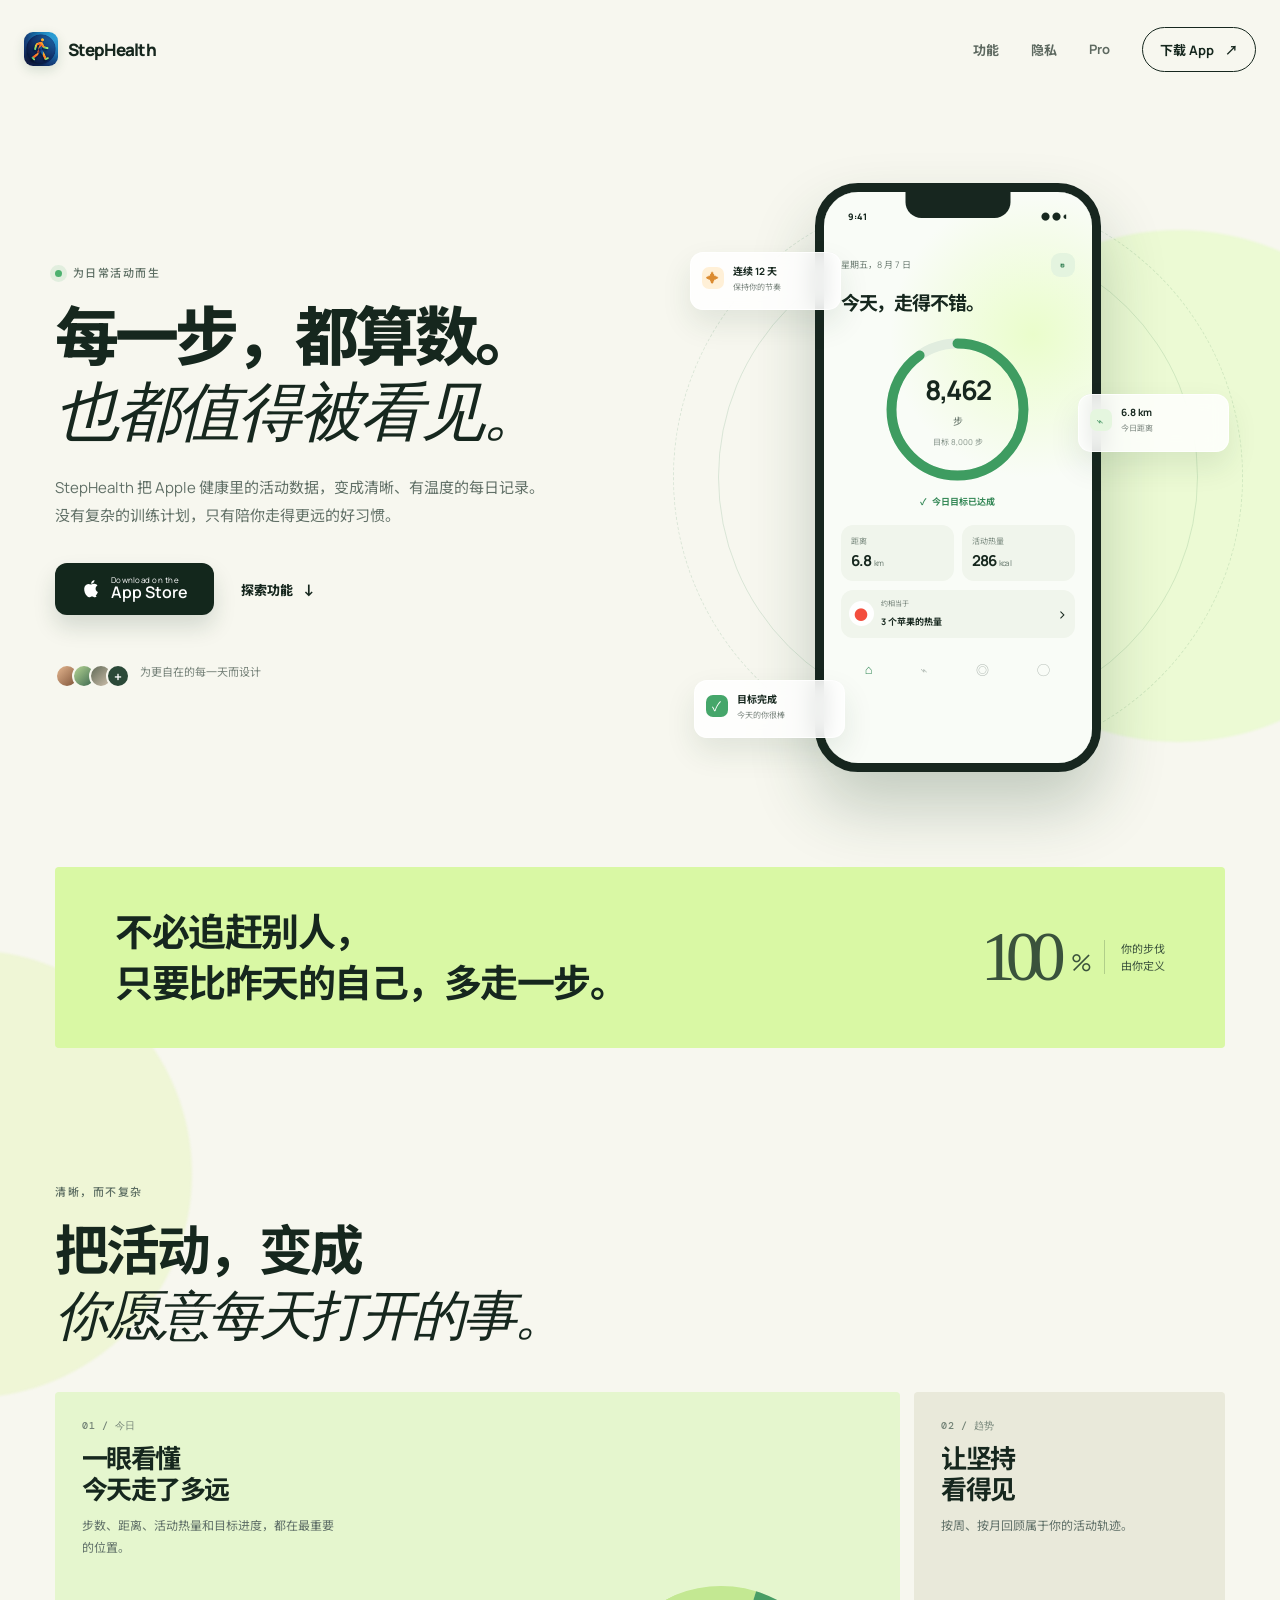
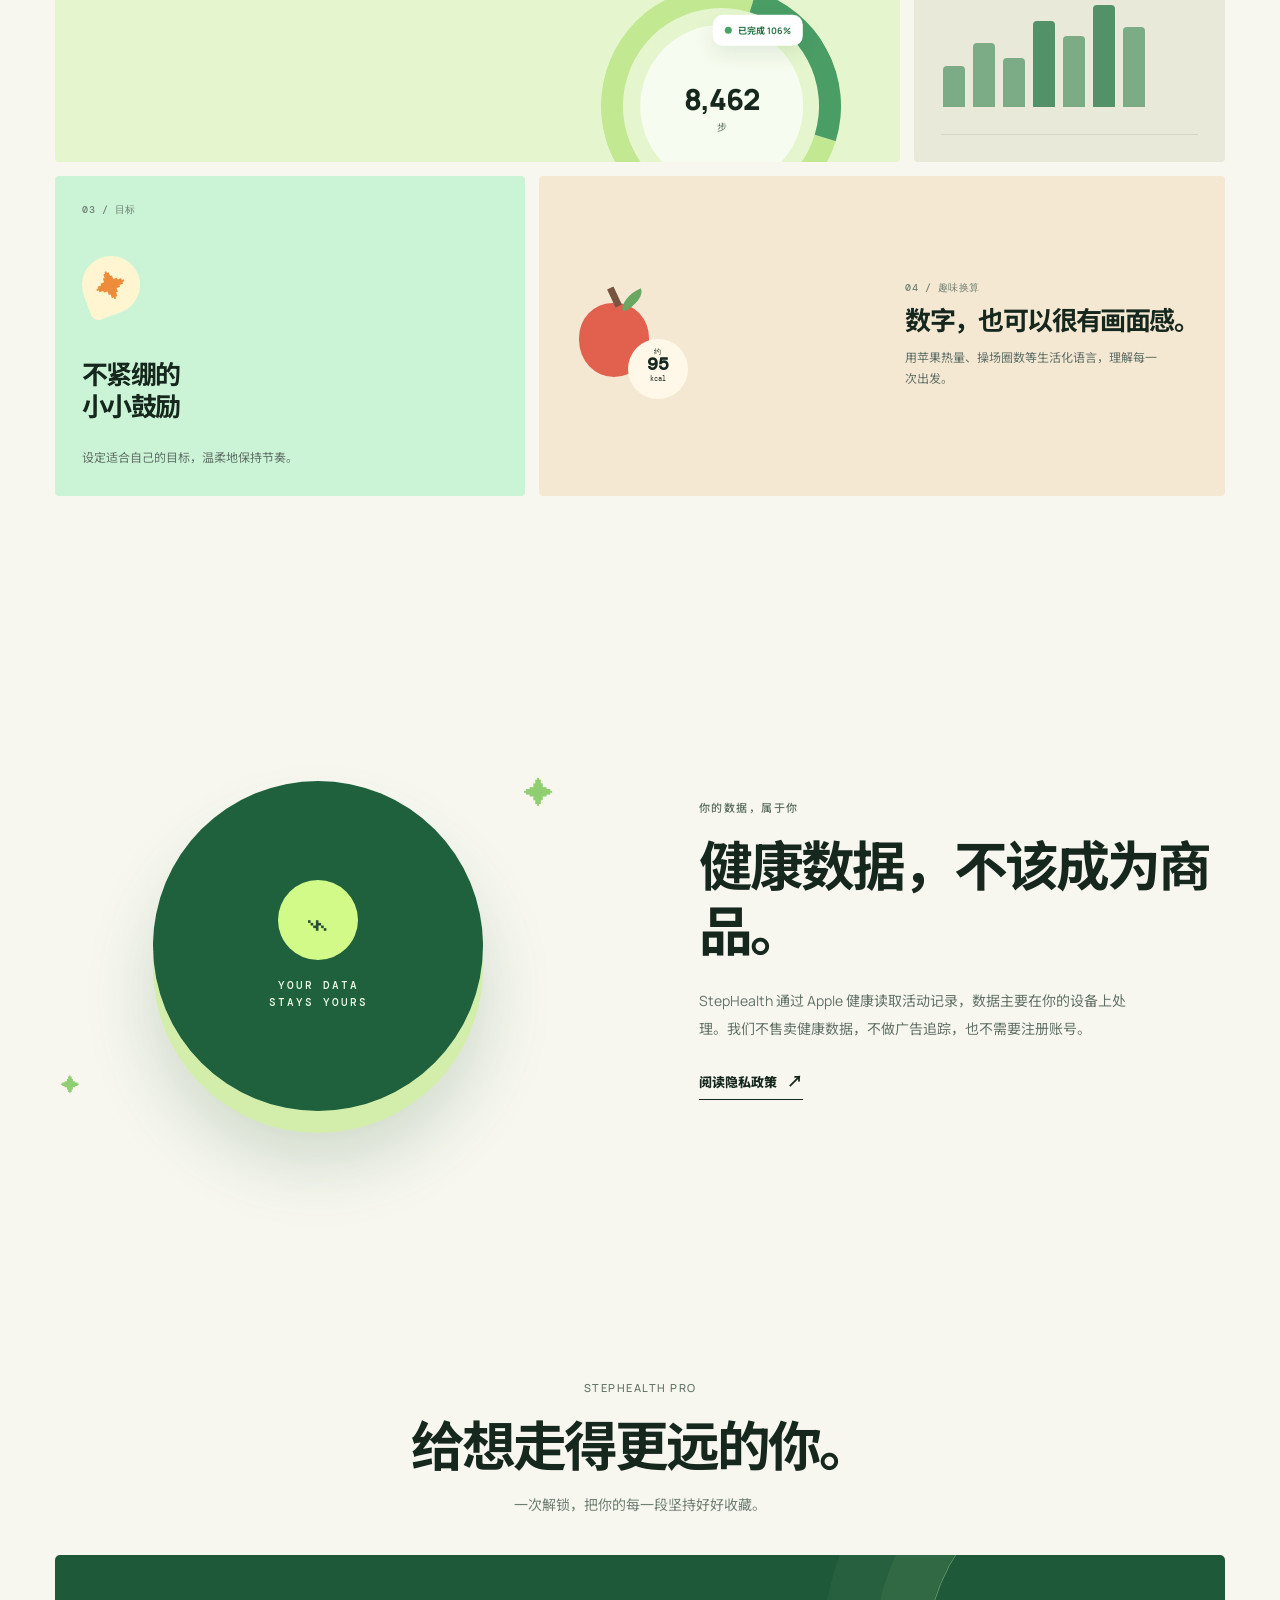
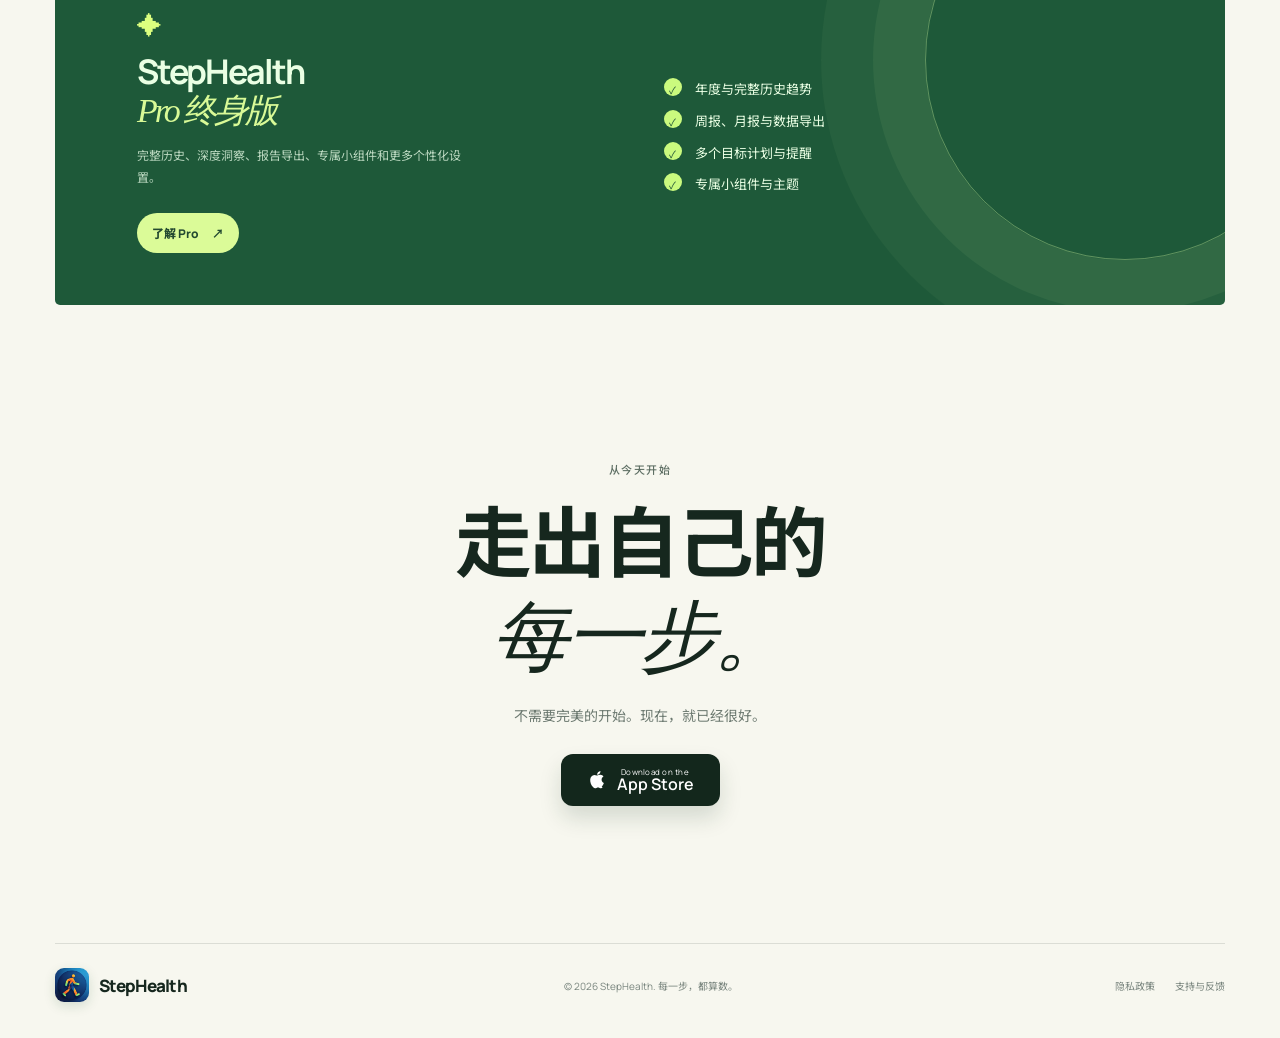
==== index.html @ c11e6fed "提交初版" ====
<!doctype html>
<html lang="zh-CN">
  <head>
    <meta charset="UTF-8" />
    <meta name="viewport" content="width=device-width, initial-scale=1" />
    <meta name="description" content="StepHealth 是一款简洁、重视隐私的每日计步 App。连接 Apple 健康，看懂每一天的活动节奏。" />
    <meta name="theme-color" content="#f8fbf8" />
    <title>StepHealth - 看懂每天的每一步</title>
    <link rel="preconnect" href="https://fonts.googleapis.com" />
    <link rel="preconnect" href="https://fonts.gstatic.com" crossorigin />
    <link href="https://fonts.googleapis.com/css2?family=DM+Mono:wght@400;500&family=Manrope:wght@400;500;600;700;800&family=Noto+Sans+SC:wght@400;500;600;700;800&display=swap" rel="stylesheet" />
    <link rel="stylesheet" href="styles.css" />
  </head>
  <body>
    <div class="page-glow glow-one"></div>
    <div class="page-glow glow-two"></div>

    <header class="site-header" id="top">
      <a class="brand" href="#top" aria-label="StepHealth 首页">
        <img src="assets/app-icon.jpeg" alt="" />
        <span>StepHealth</span>
      </a>
      <button class="menu-button" type="button" aria-label="打开导航" aria-expanded="false">
        <span></span><span></span>
      </button>
      <nav class="main-nav" aria-label="主导航">
        <a href="#features">功能</a>
        <a href="#privacy">隐私</a>
        <a href="#pro">Pro</a>
        <a class="nav-download" href="#download">下载 App <span>↗</span></a>
      </nav>
    </header>

    <main>
      <section class="hero">
        <div class="hero-copy reveal">
          <p class="eyebrow"><span class="pulse-dot"></span> 为日常活动而生</p>
          <h1>每一步，都算数。<br /><em>也都值得被看见。</em></h1>
          <p class="hero-description">StepHealth 把 Apple 健康里的活动数据，变成清晰、有温度的每日记录。没有复杂的训练计划，只有陪你走得更远的好习惯。</p>
          <div class="hero-actions" id="download">
            <!-- Replace # with the published App Store URL before launch. -->
            <a class="store-button" href="#" aria-label="在 App Store 下载 StepHealth">
              <svg viewBox="0 0 24 24" aria-hidden="true"><path d="M17.05 20.28c-1.04 1.01-2.17.85-3.27.37-1.16-.49-2.22-.51-3.45 0-1.54.66-2.35.47-3.27-.37C1.83 14.89 2.6 6.7 8.06 6.42c1.33.07 2.26.73 3.04.78 1.16-.24 2.27-.92 3.51-.83 1.49.12 2.61.71 3.35 1.77-3.08 1.84-2.35 5.89.48 7.03-.56 1.48-1.28 2.95-2.4 4.12ZM11.01 6.37C10.85 4.17 12.65 2.36 14.7 2.18c.29 2.54-2.3 4.44-3.69 4.19Z"/></svg>
              <span><small>Download on the</small>App Store</span>
            </a>
            <a class="text-link" href="#features">探索功能 <span>↓</span></a>
          </div>
          <div class="hero-proof">
            <div class="avatars" aria-hidden="true"><i></i><i></i><i></i><b>+</b></div>
            <p>为更自在的每一天而设计</p>
          </div>
        </div>

        <div class="phone-stage reveal delay-1" aria-label="StepHealth 今日活动页面示意">
          <div class="orbit orbit-a"></div><div class="orbit orbit-b"></div>
          <div class="float-tag tag-top"><span class="tag-icon fire">✦</span><b>连续 12 天</b><small>保持你的节奏</small></div>
          <div class="float-tag tag-side"><span class="tag-icon">⌁</span><b>6.8 km</b><small>今日距离</small></div>
          <div class="phone">
            <div class="phone-notch"></div>
            <div class="app-screen">
              <div class="screen-status"><span>9:41</span><span>● ● ◖</span></div>
              <div class="screen-head"><span>星期五，8 月 7 日</span><button type="button" aria-label="刷新">↻</button></div>
              <h2>今天，走得不错。</h2>
              <div class="step-ring">
                <svg viewBox="0 0 200 200" aria-hidden="true"><circle cx="100" cy="100" r="80"/><circle class="progress" cx="100" cy="100" r="80"/></svg>
                <div><strong>8,462</strong><span>步</span><small>目标 8,000 步</small></div>
              </div>
              <p class="complete-message"><span>✓</span> 今日目标已达成</p>
              <div class="mini-metrics"><div><span>距离</span><b>6.8 <small>km</small></b></div><div><span>活动热量</span><b>286 <small>kcal</small></b></div></div>
              <div class="insight-card"><div class="apple">●</div><div><span>约相当于</span><b>3 个苹果的热量</b></div><em>›</em></div>
              <div class="screen-tabs"><span class="active">⌂</span><span>⌁</span><span>◎</span><span>◯</span></div>
            </div>
          </div>
          <div class="float-tag tag-bottom"><span class="tag-icon check">✓</span><b>目标完成</b><small>今天的你很棒</small></div>
        </div>
      </section>

      <section class="intro-band reveal">
        <p>不必追赶别人，<br />只要比昨天的自己，多走一步。</p>
        <div class="intro-mark"><span>1</span><span>0</span><span>0</span><i>%</i><small>你的步伐<br />由你定义</small></div>
      </section>

      <section class="features section" id="features">
        <div class="section-heading reveal"><p class="eyebrow">清晰，而不复杂</p><h2>把活动，变成<br /><em>你愿意每天打开的事。</em></h2></div>
        <div class="feature-grid">
          <article class="feature-card feature-large reveal">
            <div><p class="feature-index">01 / 今日</p><h3>一眼看懂<br />今天走了多远</h3><p>步数、距离、活动热量和目标进度，都在最重要的位置。</p></div>
            <div class="ring-illustration"><div class="small-ring"><span>8,462</span><small>步</small></div><div class="ring-caption"><i></i> 已完成 106%</div></div>
          </article>
          <article class="feature-card feature-medium reveal delay-1">
            <div><p class="feature-index">02 / 趋势</p><h3>让坚持<br />看得见</h3><p>按周、按月回顾属于你的活动轨迹。</p></div>
            <div class="chart-illustration"><span style="height:40%"></span><span style="height:62%"></span><span style="height:48%"></span><span style="height:84%"></span><span style="height:69%"></span><span style="height:100%"></span><span style="height:78%"></span><i>本周平均 <b>7,840</b> 步</i></div>
          </article>
          <article class="feature-card feature-small reveal delay-2">
            <p class="feature-index">03 / 目标</p><div class="flame-icon">✦</div><h3>不紧绷的<br />小小鼓励</h3><p>设定适合自己的目标，温柔地保持节奏。</p>
          </article>
          <article class="feature-card feature-wide reveal">
            <div class="equivalent-art"><div class="apple-shape"></div><div class="circle-note">约<br /><b>95</b><br />kcal</div></div>
            <div><p class="feature-index">04 / 趣味换算</p><h3>数字，也可以很有画面感。</h3><p>用苹果热量、操场圈数等生活化语言，理解每一次出发。</p></div>
          </article>
        </div>
      </section>

      <section class="privacy section" id="privacy">
        <div class="privacy-visual reveal"><div class="privacy-circle"><div class="lock">⌁</div><span>YOUR DATA<br />STAYS YOURS</span></div><i class="privacy-star star-one">✦</i><i class="privacy-star star-two">✦</i></div>
        <div class="privacy-copy reveal delay-1"><p class="eyebrow">你的数据，属于你</p><h2>健康数据，不该成为商品。</h2><p>StepHealth 通过 Apple 健康读取活动记录，数据主要在你的设备上处理。我们不售卖健康数据，不做广告追踪，也不需要注册账号。</p><a class="arrow-link" href="privacy.html">阅读隐私政策 <span>↗</span></a></div>
      </section>

      <section class="pro-section section" id="pro">
        <div class="pro-heading reveal"><p class="eyebrow">StepHealth Pro</p><h2>给想走得更远的你。</h2><p>一次解锁，把你的每一段坚持好好收藏。</p></div>
        <div class="pro-card reveal delay-1">
          <div class="pro-card-copy"><span class="crown">✦</span><h3>StepHealth<br /><em>Pro 终身版</em></h3><p>完整历史、深度洞察、报告导出、专属小组件和更多个性化设置。</p><a class="light-button" href="#download">了解 Pro <span>↗</span></a></div>
          <ul><li><i>✓</i> 年度与完整历史趋势</li><li><i>✓</i> 周报、月报与数据导出</li><li><i>✓</i> 多个目标计划与提醒</li><li><i>✓</i> 专属小组件与主题</li></ul>
          <div class="pro-orb"></div>
        </div>
      </section>

      <section class="closing section reveal">
        <p class="eyebrow">从今天开始</p><h2>走出自己的<br /><em>每一步。</em></h2><p>不需要完美的开始。现在，就已经很好。</p>
        <a class="store-button dark-store" href="#" aria-label="在 App Store 下载 StepHealth"><svg viewBox="0 0 24 24" aria-hidden="true"><path d="M17.05 20.28c-1.04 1.01-2.17.85-3.27.37-1.16-.49-2.22-.51-3.45 0-1.54.66-2.35.47-3.27-.37C1.83 14.89 2.6 6.7 8.06 6.42c1.33.07 2.26.73 3.04.78 1.16-.24 2.27-.92 3.51-.83 1.49.12 2.61.71 3.35 1.77-3.08 1.84-2.35 5.89.48 7.03-.56 1.48-1.28 2.95-2.4 4.12ZM11.01 6.37C10.85 4.17 12.65 2.36 14.7 2.18c.29 2.54-2.3 4.44-3.69 4.19Z"/></svg><span><small>Download on the</small>App Store</span></a>
      </section>
    </main>

    <footer class="site-footer"><a class="brand" href="#top"><img src="assets/app-icon.jpeg" alt="" /><span>StepHealth</span></a><p>© 2026 StepHealth. 每一步，都算数。</p><div><a href="privacy.html">隐私政策</a><a href="support.html">支持与反馈</a></div></footer>
    <script src="script.js"></script>
  </body>
</html>
---- styles.css ----
:root { --ink:#16271e; --muted:#617067; --green:#1f7a4b; --lime:#ccfa7b; --cream:#f7f7ef; --line:rgba(22,39,30,.12); --serif:Georgia,"Noto Serif SC",serif; --sans:"Manrope","Noto Sans SC",sans-serif; }
* { box-sizing:border-box; } html { scroll-behavior:smooth; } body { margin:0; color:var(--ink); background:var(--cream); font-family:var(--sans); overflow-x:hidden; } a { color:inherit; text-decoration:none; } button { font:inherit; } .page-glow { position:absolute; z-index:-1; border-radius:999px; filter:blur(1px); pointer-events:none; } .glow-one { width:40vw; height:40vw; top:230px; right:-12vw; background:rgba(214,255,162,.34); } .glow-two { width:35vw; height:35vw; top:950px; left:-20vw; background:rgba(229,244,185,.45); }
.site-header { width:min(1240px,calc(100% - 48px)); height:98px; margin:auto; display:flex; align-items:center; justify-content:space-between; position:relative; z-index:10; } .brand { display:flex; gap:10px; align-items:center; font-size:17px; font-weight:800; letter-spacing:-.7px; } .brand img { width:34px; height:34px; border-radius:9px; box-shadow:0 4px 12px rgba(18,80,43,.15); } .main-nav { display:flex; align-items:center; gap:32px; font-size:13px; font-weight:700; } .main-nav > a:not(.nav-download) { opacity:.68; transition:opacity .2s; } .main-nav > a:hover { opacity:1; }.nav-download { padding:12px 17px; border:1px solid var(--ink); border-radius:99px; } .nav-download span { padding-left:8px; }.menu-button { display:none; }
.hero { width:min(1170px,calc(100% - 48px)); min-height:700px; margin:29px auto 40px; display:grid; grid-template-columns:1fr .92fr; align-items:center; gap:54px; } .eyebrow { margin:0 0 19px; color:#5d6e63; letter-spacing:1.5px; font:500 11px var(--sans); text-transform:uppercase; } .pulse-dot { width:7px; height:7px; border-radius:50%; display:inline-block; margin-right:7px; background:#4db16f; box-shadow:0 0 0 5px rgba(77,177,111,.13); } h1,h2,h3,p { margin-top:0; } h1 { margin-bottom:24px; max-width:680px; font-size:clamp(43px,5vw,74px); line-height:1.15; letter-spacing:-4px; font-weight:800; } h1 em,h2 em,h3 em { font-family:var(--serif); font-weight:400; letter-spacing:-3px; } .hero-description { width:min(495px,100%); color:var(--muted); font-size:15px; line-height:1.9; }.hero-actions { display:flex; gap:27px; align-items:center; margin-top:32px; }.store-button { width:159px; height:52px; display:flex; align-items:center; justify-content:center; gap:8px; color:white; background:#13271c; border-radius:12px; box-shadow:0 12px 22px rgba(23,56,36,.15); transition:transform .2s,background .2s; }.store-button:hover { transform:translateY(-2px); background:#264937; }.store-button svg { width:22px; fill:currentColor; }.store-button span { line-height:1.05; font-size:16px; font-weight:600; }.store-button small { display:block; font-size:8px; letter-spacing:.25px; font-weight:400; }.text-link,.arrow-link { font-size:13px; font-weight:800; }.text-link span,.arrow-link span { padding-left:7px; font-size:16px; }.hero-proof { margin-top:48px; display:flex; align-items:center; gap:10px; font-size:11px; color:#758178; }.avatars { display:flex; align-items:center; }.avatars i { width:24px; height:24px; margin-right:-7px; border:2px solid var(--cream); border-radius:50%; background:linear-gradient(135deg,#e5b790,#7d5237); }.avatars i:nth-child(2){background:linear-gradient(135deg,#b6d694,#3b664e)}.avatars i:nth-child(3){background:linear-gradient(135deg,#606956,#d1c2ae)}.avatars b { width:24px; height:24px; border:2px solid var(--cream); border-radius:50%; color:#fff; background:#2b4938; display:grid; place-items:center; font-size:14px; z-index:2; }
.phone-stage { position:relative; height:635px; min-width:0; display:grid; place-items:center; }.phone { width:286px; height:589px; border:9px solid #17261f; border-radius:43px; position:relative; z-index:2; overflow:hidden; background:#fbfcf7; box-shadow:0 35px 65px rgba(29,65,42,.24),inset 0 0 0 2px #526359; }.phone-notch { width:105px; height:26px; background:#17261f; position:absolute; left:50%; transform:translateX(-50%); border-radius:0 0 16px 16px; z-index:5; }.app-screen { height:100%; padding:18px 17px 0; background:radial-gradient(circle at 78% 25%,rgba(216,255,151,.45),transparent 30%),#f9fcf7; }.screen-status { padding:0 7px; display:flex; justify-content:space-between; font-size:9px; font-weight:800; }.screen-head { margin-top:30px; display:flex; justify-content:space-between; align-items:center; color:#718077; font-size:9px; }.screen-head button { border:0; color:#2b7a4d; background:#e4f4df; border-radius:9px; width:24px; height:24px; font-weight:bold; }.app-screen h2 { margin:11px 0 4px; font-size:19px; letter-spacing:-1.1px; }.step-ring { width:165px; height:165px; margin:11px auto 2px; position:relative; display:grid; place-items:center; }.step-ring svg { position:absolute; width:100%; height:100%; transform:rotate(-90deg); }.step-ring circle { fill:none; stroke:#e1eddf; stroke-width:12; }.step-ring .progress { stroke:#3e9c61; stroke-linecap:round; stroke-dasharray:503; stroke-dashoffset:50; }.step-ring div { text-align:center; }.step-ring strong { display:block; font-size:27px; letter-spacing:-1.6px; }.step-ring span { font-size:10px; color:#5f6e64; }.step-ring small { color:#829087; display:block; margin-top:6px; font-size:8px; }.complete-message { text-align:center; color:#368958; font-size:9px; font-weight:700; margin:3px 0 17px; }.complete-message span { margin-right:3px; }.mini-metrics { display:grid; grid-template-columns:1fr 1fr; gap:8px; }.mini-metrics div,.insight-card { background:#f0f5ec; border-radius:12px; }.mini-metrics div { padding:10px; }.mini-metrics span { display:block; color:#78887d; font-size:8px; margin-bottom:3px; }.mini-metrics b { font-size:15px; letter-spacing:-.7px; }.mini-metrics small { font-weight:500; font-size:8px; color:#78887d; }.insight-card { margin-top:9px; padding:8px; display:flex; align-items:center; gap:7px; }.apple { width:25px; height:25px; display:grid; place-items:center; color:#f34e3e; background:#fff; border-radius:50%; font-size:14px; }.insight-card span { display:block; font-size:7px; color:#728077; }.insight-card b { font-size:9px; }.insight-card em { margin-left:auto; font-style:normal; }.screen-tabs { display:flex; justify-content:space-around; margin-top:13px; padding:9px 0; color:#a7b1aa; font-size:13px; }.screen-tabs .active { color:#318655; }.orbit { position:absolute; border:1px solid rgba(51,126,74,.15); border-radius:50%; }.orbit-a { width:480px; height:480px; }.orbit-b { width:570px; height:570px; border-style:dashed; }.float-tag { position:absolute; z-index:4; width:151px; min-height:58px; padding:10px 10px 9px 42px; border:1px solid rgba(255,255,255,.8); background:rgba(255,255,255,.83); backdrop-filter:blur(10px); border-radius:13px; box-shadow:0 14px 30px rgba(28,65,41,.1); }.float-tag b,.float-tag small { display:block; }.float-tag b { font-size:10px; }.float-tag small { margin-top:3px; color:#79847d; font-size:8px; }.tag-icon { position:absolute; left:11px; top:14px; width:22px; height:22px; border-radius:7px; display:grid; place-items:center; color:#398f5b; background:#e5f6df; font-size:13px; }.tag-icon.fire { color:#db8b30; background:#fff0d7; }.tag-icon.check { color:#fff; background:#45a66a; }.tag-top { left:0; top:92px; }.tag-side { right:-4px; top:234px; }.tag-bottom { left:4px; bottom:57px; }
.intro-band { width:min(1170px,calc(100% - 48px)); margin:40px auto 135px; padding:39px 4.7%; background:#d9f8a4; border-radius:4px; display:flex; align-items:center; justify-content:space-between; }.intro-band > p { margin:0; font-size:clamp(23px,3vw,38px); line-height:1.35; letter-spacing:-1.5px; font-weight:700; }.intro-mark { display:flex; align-items:center; color:#3a523c; }.intro-mark span { font:500 70px/1 var(--serif); letter-spacing:-10px; }.intro-mark i { margin:10px 12px 0 15px; font-size:23px; font-style:normal; }.intro-mark small { padding-left:16px; border-left:1px solid rgba(58,82,60,.25); font-size:11px; line-height:1.55; }
.section { width:min(1170px,calc(100% - 48px)); margin-left:auto; margin-right:auto; }.section-heading { margin-bottom:43px; }.section-heading h2,.privacy h2,.pro-heading h2,.closing h2 { margin:0; font-size:clamp(35px,4.2vw,58px); letter-spacing:-3px; line-height:1.2; }.feature-grid { display:grid; grid-template-columns:1.3fr 1fr .86fr; gap:14px; }.feature-card { min-height:320px; padding:27px; overflow:hidden; border-radius:4px; position:relative; display:flex; flex-direction:column; justify-content:space-between; }.feature-large { background:#e5f6ce; grid-column:span 2; min-height:370px; }.feature-medium { background:#e9e9da; min-height:370px; }.feature-small { background:#cbf4d6; }.feature-wide { background:#f4e8d3; grid-column:span 2; flex-direction:row; align-items:center; gap:25px; }.feature-index { color:#728276; font:500 10px "DM Mono",monospace; letter-spacing:.5px; }.feature-card h3 { margin:9px 0 10px; font-size:26px; line-height:1.2; letter-spacing:-1.6px; }.feature-card > div > p:last-child,.feature-small > p:last-child { margin:0; max-width:255px; color:#607068; font-size:12px; line-height:1.8; }.ring-illustration { position:absolute; right:7%; bottom:-64px; width:240px; height:240px; border-radius:50%; display:grid; place-items:center; border:22px solid #c3e892; border-right-color:#499d65; transform:rotate(-28deg); }.small-ring { width:163px; height:163px; border-radius:50%; background:rgba(255,255,255,.68); display:grid; place-content:center; transform:rotate(28deg); text-align:center; }.small-ring span { font-size:29px; font-weight:800; letter-spacing:-1px; }.small-ring small { color:#64766b; font-size:10px; }.ring-caption { position:absolute; right:-15px; top:33px; padding:9px 12px; color:#277345; background:#fff; border-radius:10px; box-shadow:0 8px 20px rgba(43,91,52,.1); transform:rotate(28deg); font-size:9px; font-weight:700; }.ring-caption i { width:7px; height:7px; display:inline-block; border-radius:50%; background:#49a369; margin-right:4px; }.chart-illustration { height:130px; margin-top:18px; padding:0 2px 27px; border-bottom:1px solid rgba(59,73,59,.12); display:flex; gap:8px; align-items:end; position:relative; }.chart-illustration span { width:22px; border-radius:4px 4px 0 0; background:#619e71; opacity:.8; }.chart-illustration span:nth-child(4),.chart-illustration span:nth-child(6) { background:#2f7c4e; }.chart-illustration i { position:absolute; right:0; bottom:-43px; font-size:9px; font-style:normal; color:#66736b; }.chart-illustration b { color:#233d2c; }.flame-icon { width:58px; height:58px; display:grid; place-items:center; margin:14px 0 21px; border-radius:50% 50% 50% 8px; color:#ed8c3b; background:#fff6d1; transform:rotate(-20deg); font-size:31px; }.equivalent-art { width:122px; height:130px; flex:0 0 122px; position:relative; }.apple-shape { width:70px; height:74px; position:absolute; left:13px; top:32px; background:#e1614e; border-radius:47% 47% 50% 50%; }.apple-shape:before { content:""; width:26px; height:14px; position:absolute; top:-10px; right:4px; background:#69a762; border-radius:100% 0; transform:rotate(-25deg); }.apple-shape:after { content:""; width:7px; height:20px; position:absolute; top:-16px; left:32px; background:#765440; transform:rotate(-25deg); }.circle-note { width:60px; height:60px; padding-top:9px; border-radius:50%; position:absolute; right:0; bottom:2px; background:#fff8e8; text-align:center; font:7px/1.1 "DM Mono",monospace; }.circle-note b { font-size:18px; }
.privacy { min-height:590px; margin-top:155px; display:grid; grid-template-columns:1fr 1fr; gap:10%; align-items:center; }.privacy-visual { height:420px; position:relative; display:grid; place-items:center; }.privacy-circle { width:330px; height:330px; display:grid; place-items:center; align-content:center; border-radius:50%; color:#efffe5; background:#1f613d; text-align:center; box-shadow:0 22px 0 #d3eeab,0 50px 70px rgba(41,93,56,.2); }.lock { width:80px; height:80px; display:grid; place-items:center; margin-bottom:17px; color:#254e32; background:#d2fa88; border-radius:50%; font-size:42px; }.privacy-circle span { font:500 11px/1.6 "DM Mono",monospace; letter-spacing:2px; }.privacy-star { position:absolute; color:#8fcf72; font-style:normal; font-size:30px; }.star-one { top:36px; right:28px; }.star-two { left:6px; bottom:58px; font-size:19px; }.privacy-copy > p:not(.eyebrow) { margin:24px 0 25px; max-width:440px; color:#637269; font-size:14px; line-height:2; }.arrow-link { padding-bottom:8px; border-bottom:1px solid var(--ink); }
.pro-section { margin-top:139px; }.pro-heading { text-align:center; }.pro-heading > p:last-child { margin:16px 0 41px; color:#6f7e74; font-size:14px; }.pro-card { min-height:350px; padding:52px 7%; position:relative; overflow:hidden; display:grid; grid-template-columns:1.1fr 1fr; align-items:center; color:#eaffe4; background:#1e5939; border-radius:5px; }.pro-card-copy { position:relative; z-index:2; }.crown { color:#dcff7f; font-size:25px; }.pro-card h3 { margin:9px 0 15px; font-size:34px; letter-spacing:-2px; line-height:1.13; }.pro-card h3 em { color:#d9fa97; }.pro-card-copy p { max-width:325px; color:#bbd8c0; font-size:12px; line-height:1.8; }.light-button { margin-top:12px; padding:11px 15px; display:inline-block; color:#244a31; background:#dbfb98; border-radius:999px; font-size:12px; font-weight:800; }.light-button span { margin-left:11px; }.pro-card ul { z-index:2; margin:15px 0 0; padding:0; list-style:none; font-size:13px; line-height:2.45; }.pro-card li i { width:18px; height:18px; display:inline-grid; place-items:center; margin-right:10px; color:#205437; background:#cafa7e; border-radius:50%; font-size:10px; font-style:normal; }.pro-orb { position:absolute; width:400px; height:400px; right:-100px; top:-95px; border:1px solid rgba(220,255,167,.35); border-radius:50%; box-shadow:0 0 0 52px rgba(220,255,167,.06),0 0 0 104px rgba(220,255,167,.04); }
.closing { margin-top:156px; padding-bottom:137px; text-align:center; }.closing h2 { font-size:clamp(48px,6vw,77px); }.closing > p:not(.eyebrow) { margin:21px 0 29px; color:#6d7a71; font-size:14px; }.dark-store { margin:auto; }.site-footer { width:min(1170px,calc(100% - 48px)); margin:auto; padding:24px 0 36px; display:flex; align-items:center; justify-content:space-between; border-top:1px solid var(--line); }.site-footer p,.site-footer div { margin:0; color:#79857e; font-size:10px; }.site-footer div { display:flex; gap:20px; }.site-footer div a:hover { color:var(--ink); }
.reveal { opacity:0; transform:translateY(25px); transition:opacity .8s ease,transform .8s ease; }.reveal.in-view { opacity:1; transform:translateY(0); }.delay-1 { transition-delay:.14s; }.delay-2 { transition-delay:.28s; }
@media (max-width:760px) { .site-header,.hero,.intro-band,.section,.site-footer { width:min(100% - 32px,600px); }.site-header { height:78px; }.main-nav { display:none; position:absolute; top:67px; right:0; width:190px; padding:18px; align-items:flex-start; flex-direction:column; gap:16px; background:#fffef8; box-shadow:0 16px 40px rgba(20,50,30,.13); border-radius:12px; }.main-nav.open { display:flex; }.menu-button { width:38px; height:35px; display:grid; align-content:center; gap:6px; padding:0 8px; border:1px solid var(--line); background:transparent; border-radius:9px; }.menu-button span { display:block; height:1px; background:var(--ink); }.hero { min-height:0; margin:45px auto 66px; grid-template-columns:1fr; gap:29px; }.hero-copy { text-align:center; }.hero-description { margin-left:auto; margin-right:auto; }.hero-actions { justify-content:center; }.hero-proof { justify-content:center; margin-top:33px; }.phone-stage { height:555px; transform:scale(.87); transform-origin:center top; margin-bottom:-78px; }.orbit-a { width:430px; height:430px; }.orbit-b { width:510px; height:510px; }.intro-band { margin-bottom:89px; padding:30px; }.intro-mark { display:none; }.feature-grid { grid-template-columns:1fr; }.feature-large,.feature-medium,.feature-wide { grid-column:span 1; }.feature-card { min-height:290px; }.feature-medium { min-height:320px; }.feature-wide { min-height:270px; }.privacy { min-height:0; margin-top:96px; grid-template-columns:1fr; gap:15px; }.privacy-visual { height:340px; }.privacy-circle { width:260px; height:260px; }.pro-section { margin-top:100px; }.pro-card { padding:40px 31px; grid-template-columns:1fr; }.pro-card ul { margin-top:28px; }.pro-orb { right:-240px; }.closing { margin-top:99px; padding-bottom:87px; }.site-footer { flex-wrap:wrap; gap:20px; }.site-footer p { order:3; width:100%; }.site-footer .brand img { width:29px; height:29px; } }
@media (max-width:380px) { h1 { font-size:40px; letter-spacing:-2.5px; }.hero-actions { gap:16px; }.text-link { font-size:11px; }.phone-stage { transform:scale(.78); margin-left:-22px; margin-right:-22px; }.feature-card { padding:22px; } }
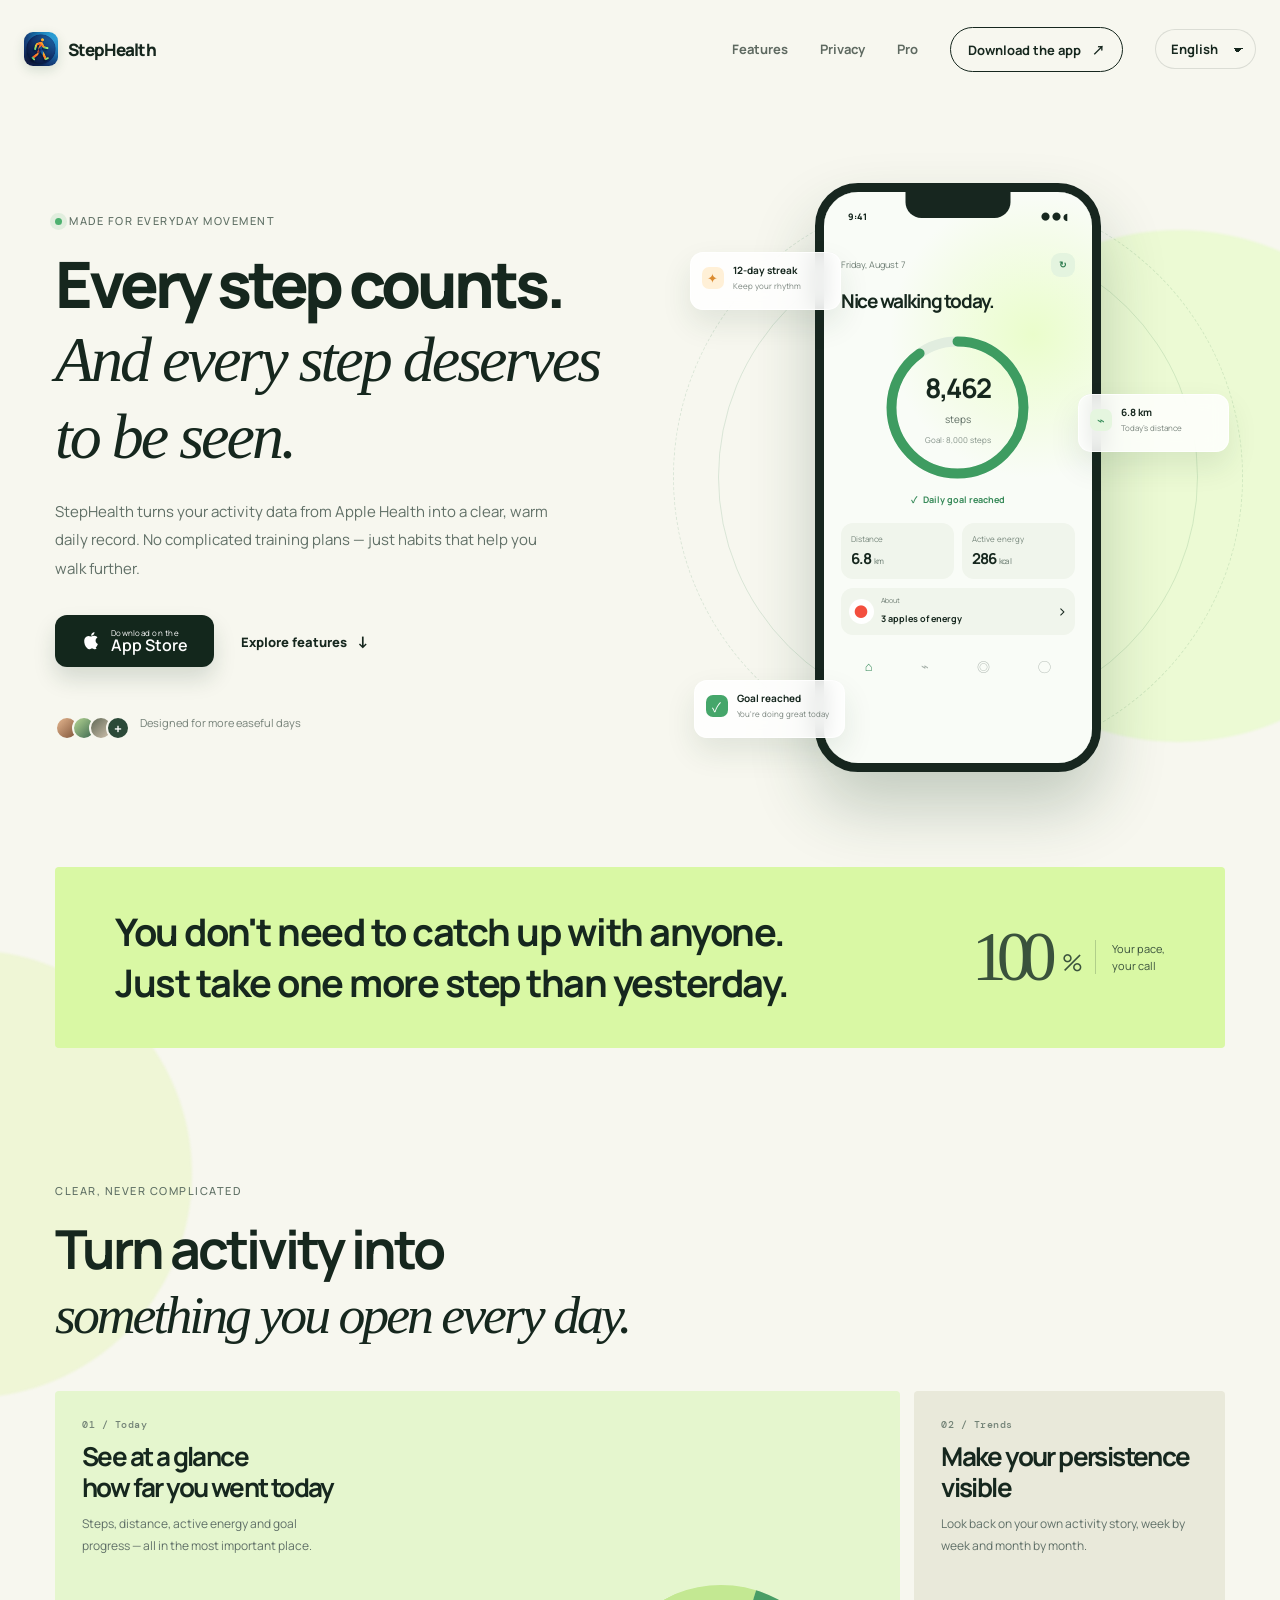
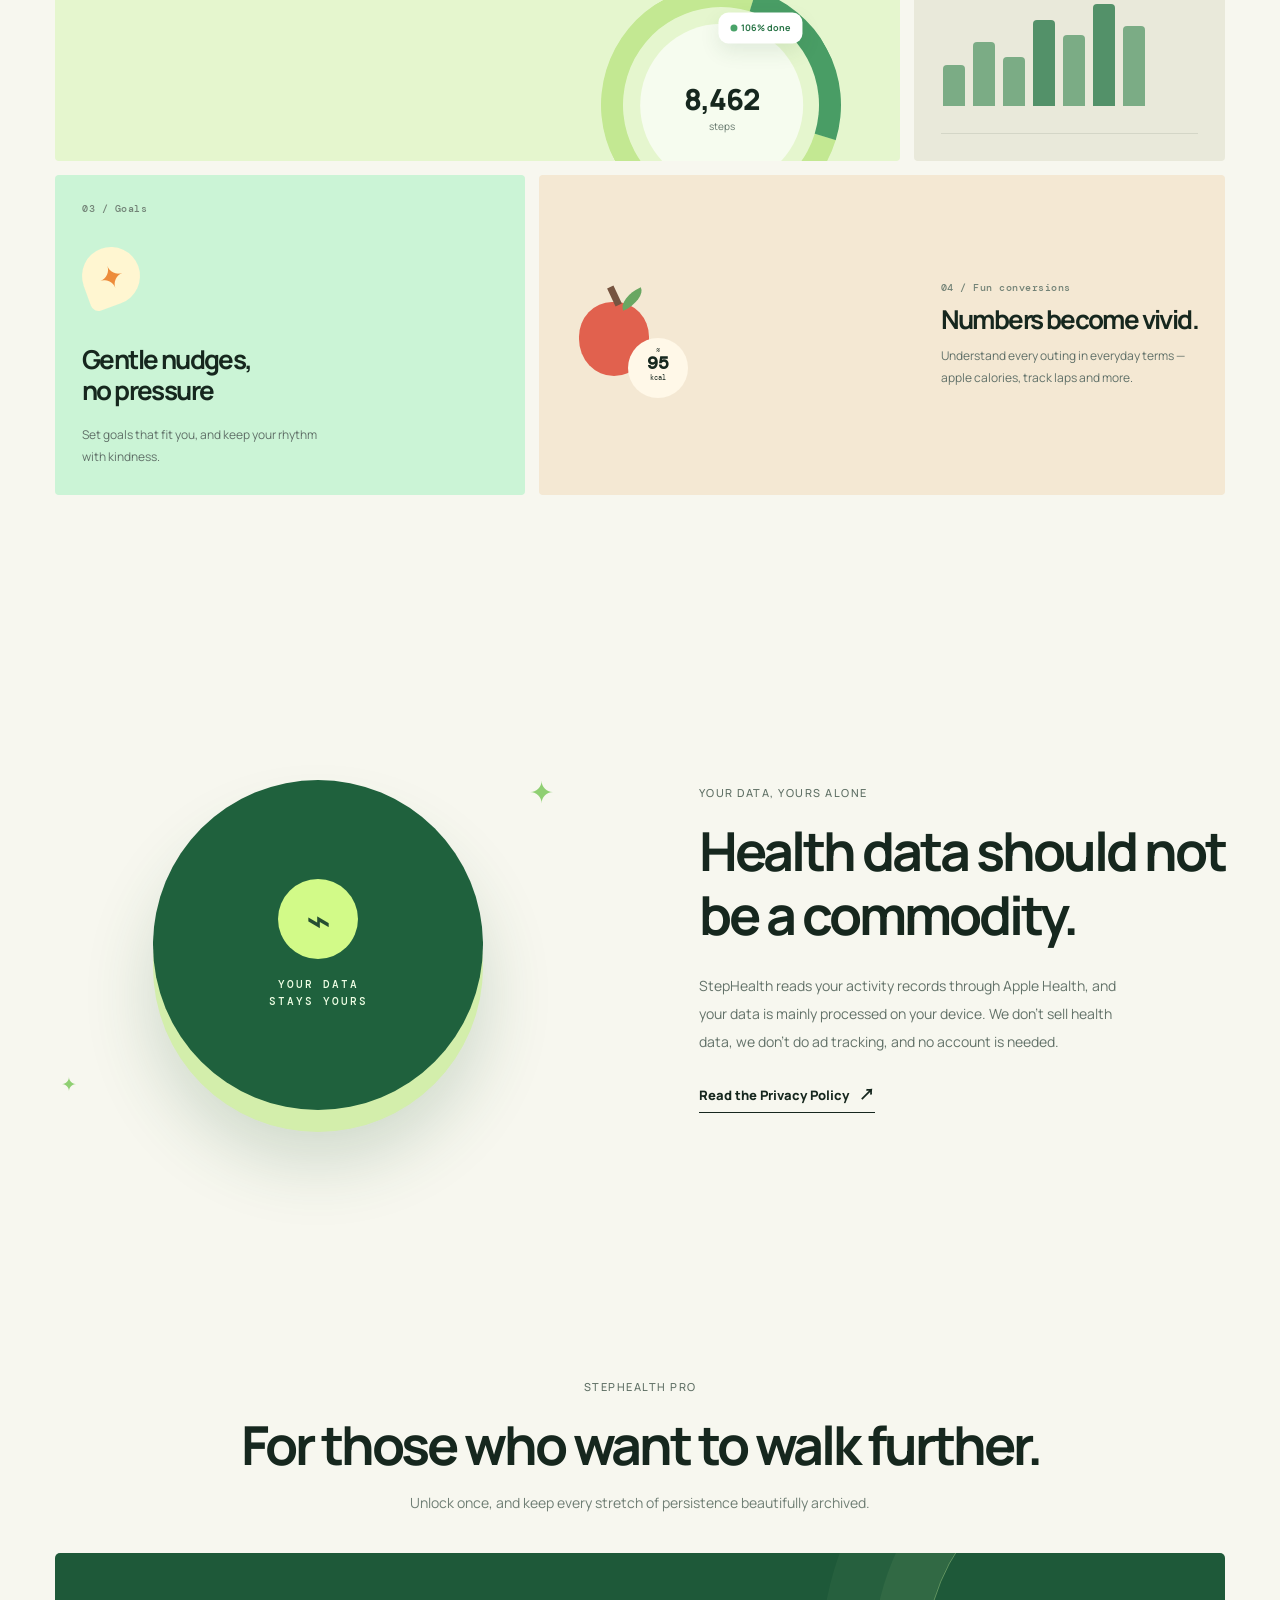
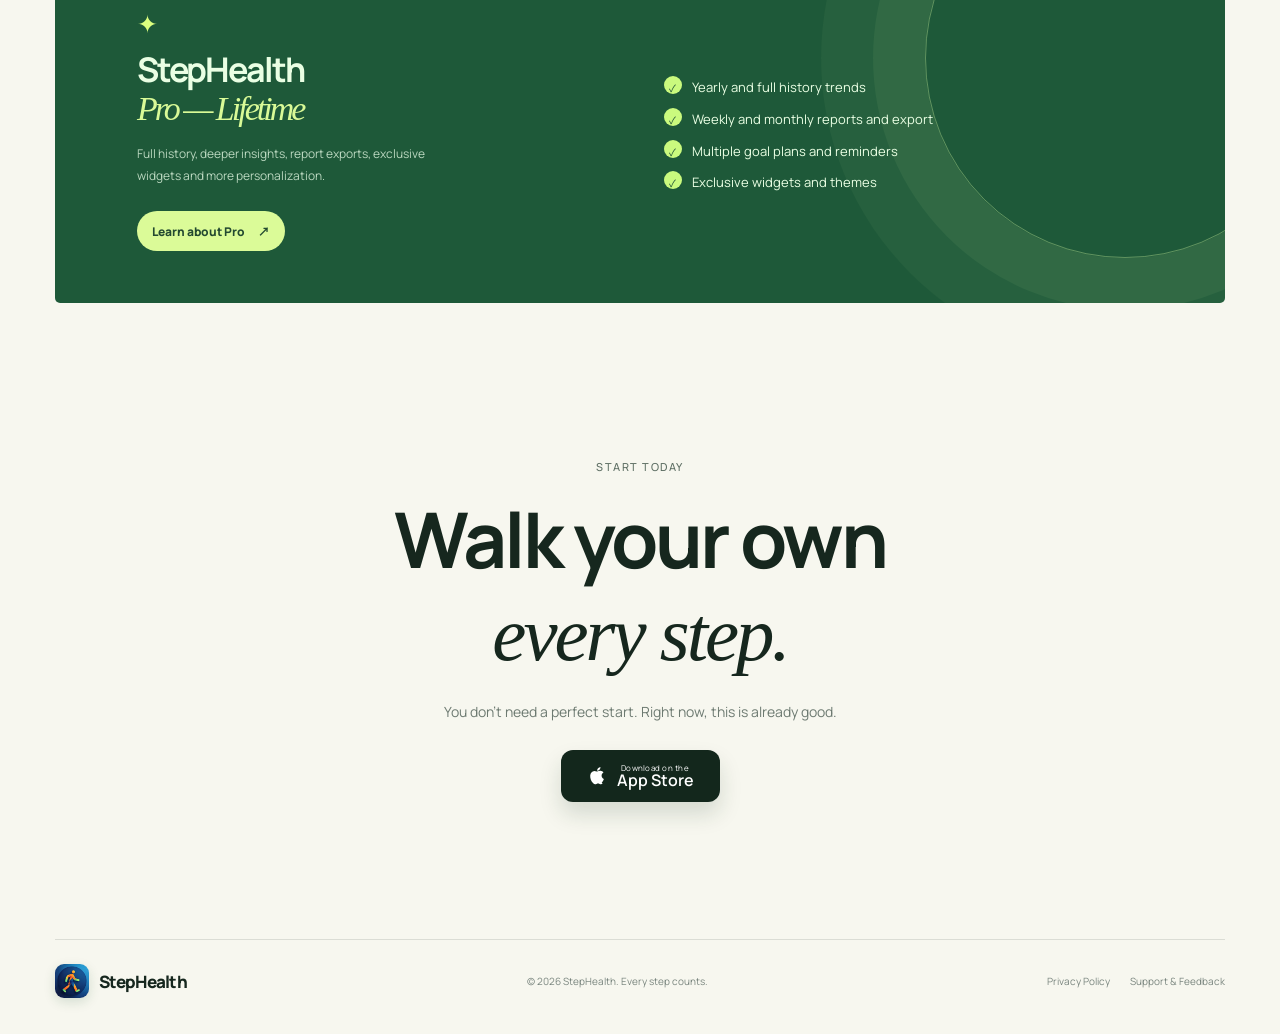
==== commit 8c43ae88: "增加简体/英文/繁体/日文四语适配" ====
--- a/index.html
+++ b/index.html
@@ -3,125 +3,132 @@
   <head>
     <meta charset="UTF-8" />
     <meta name="viewport" content="width=device-width, initial-scale=1" />
-    <meta name="description" content="StepHealth 是一款简洁、重视隐私的每日计步 App。连接 Apple 健康，看懂每一天的活动节奏。" />
+    <meta name="description" content="StepHealth 是一款简洁、重视隐私的每日计步 App。连接 Apple 健康，看懂每一天的活动节奏。" data-i18n-description="pageDesc" />
     <meta name="theme-color" content="#f8fbf8" />
-    <title>StepHealth - 看懂每天的每一步</title>
+    <title data-i18n-title="pageTitle">StepHealth - 看懂每天的每一步</title>
     <link rel="preconnect" href="https://fonts.googleapis.com" />
     <link rel="preconnect" href="https://fonts.gstatic.com" crossorigin />
-    <link href="https://fonts.googleapis.com/css2?family=DM+Mono:wght@400;500&family=Manrope:wght@400;500;600;700;800&family=Noto+Sans+SC:wght@400;500;600;700;800&display=swap" rel="stylesheet" />
+    <link data-fonts href="https://fonts.googleapis.com/css2?family=DM+Mono:wght@400;500&family=Manrope:wght@400;500;600;700;800&family=Noto+Sans+SC:wght@400;500;600;700;800&display=swap" rel="stylesheet" />
     <link rel="stylesheet" href="styles.css" />
+    <script src="i18n-boot.js"></script>
   </head>
   <body>
     <div class="page-glow glow-one"></div>
     <div class="page-glow glow-two"></div>
 
     <header class="site-header" id="top">
-      <a class="brand" href="#top" aria-label="StepHealth 首页">
+      <a class="brand" href="#top" aria-label="StepHealth 首页" data-i18n-attr-aria-label="brandAria">
         <img src="assets/app-icon.jpeg" alt="" />
         <span>StepHealth</span>
       </a>
-      <button class="menu-button" type="button" aria-label="打开导航" aria-expanded="false">
+      <button class="menu-button" type="button" aria-label="打开导航" aria-expanded="false" data-i18n-attr-aria-label="menuAria">
         <span></span><span></span>
       </button>
-      <nav class="main-nav" aria-label="主导航">
-        <a href="#features">功能</a>
-        <a href="#privacy">隐私</a>
+      <nav class="main-nav" aria-label="主导航" data-i18n-attr-aria-label="navAria">
+        <a href="#features" data-i18n="navFeatures">功能</a>
+        <a href="#privacy" data-i18n="navPrivacy">隐私</a>
         <a href="#pro">Pro</a>
-        <a class="nav-download" href="#download">下载 App <span>↗</span></a>
+        <a class="nav-download" href="#download" data-i18n-html="navDownload">下载 App <span>↗</span></a>
+        <select class="lang-select" aria-label="选择语言" data-i18n-attr-aria-label="langAria">
+          <option value="zh-CN">简体中文</option>
+          <option value="zh-TW">繁體中文</option>
+          <option value="ja">日本語</option>
+          <option value="en">English</option>
+        </select>
       </nav>
     </header>
 
     <main>
       <section class="hero">
         <div class="hero-copy reveal">
-          <p class="eyebrow"><span class="pulse-dot"></span> 为日常活动而生</p>
-          <h1>每一步，都算数。<br /><em>也都值得被看见。</em></h1>
-          <p class="hero-description">StepHealth 把 Apple 健康里的活动数据，变成清晰、有温度的每日记录。没有复杂的训练计划，只有陪你走得更远的好习惯。</p>
+          <p class="eyebrow"><span class="pulse-dot"></span><span data-i18n="heroEyebrow">为日常活动而生</span></p>
+          <h1 data-i18n-html="heroTitle">每一步，都算数。<br /><em>也都值得被看见。</em></h1>
+          <p class="hero-description" data-i18n="heroDesc">StepHealth 把 Apple 健康里的活动数据，变成清晰、有温度的每日记录。没有复杂的训练计划，只有陪你走得更远的好习惯。</p>
           <div class="hero-actions" id="download">
-            <!-- Replace # with the published App Store URL before launch. -->
-            <a class="store-button" href="#" aria-label="在 App Store 下载 StepHealth">
+            <a class="store-button" href="https://apps.apple.com/app/stephealth-step-counter/id6798724026" aria-label="在 App Store 下载 StepHealth" data-i18n-attr-aria-label="storeAria">
               <svg viewBox="0 0 24 24" aria-hidden="true"><path d="M17.05 20.28c-1.04 1.01-2.17.85-3.27.37-1.16-.49-2.22-.51-3.45 0-1.54.66-2.35.47-3.27-.37C1.83 14.89 2.6 6.7 8.06 6.42c1.33.07 2.26.73 3.04.78 1.16-.24 2.27-.92 3.51-.83 1.49.12 2.61.71 3.35 1.77-3.08 1.84-2.35 5.89.48 7.03-.56 1.48-1.28 2.95-2.4 4.12ZM11.01 6.37C10.85 4.17 12.65 2.36 14.7 2.18c.29 2.54-2.3 4.44-3.69 4.19Z"/></svg>
-              <span><small>Download on the</small>App Store</span>
+              <span data-i18n-html="storeBadge"><small>Download on the</small>App Store</span>
             </a>
-            <a class="text-link" href="#features">探索功能 <span>↓</span></a>
+            <a class="text-link" href="#features" data-i18n-html="exploreLink">探索功能 <span>↓</span></a>
           </div>
           <div class="hero-proof">
             <div class="avatars" aria-hidden="true"><i></i><i></i><i></i><b>+</b></div>
-            <p>为更自在的每一天而设计</p>
+            <p data-i18n="heroProof">为更自在的每一天而设计</p>
           </div>
         </div>
 
-        <div class="phone-stage reveal delay-1" aria-label="StepHealth 今日活动页面示意">
+        <div class="phone-stage reveal delay-1" aria-label="StepHealth 今日活动页面示意" data-i18n-attr-aria-label="phoneAria">
           <div class="orbit orbit-a"></div><div class="orbit orbit-b"></div>
-          <div class="float-tag tag-top"><span class="tag-icon fire">✦</span><b>连续 12 天</b><small>保持你的节奏</small></div>
-          <div class="float-tag tag-side"><span class="tag-icon">⌁</span><b>6.8 km</b><small>今日距离</small></div>
+          <div class="float-tag tag-top"><span class="tag-icon fire">✦</span><b data-i18n="tagStreak">连续 12 天</b><small data-i18n="tagStreakSub">保持你的节奏</small></div>
+          <div class="float-tag tag-side"><span class="tag-icon">⌁</span><b>6.8 km</b><small data-i18n="tagKmSub">今日距离</small></div>
           <div class="phone">
             <div class="phone-notch"></div>
             <div class="app-screen">
               <div class="screen-status"><span>9:41</span><span>● ● ◖</span></div>
-              <div class="screen-head"><span>星期五，8 月 7 日</span><button type="button" aria-label="刷新">↻</button></div>
-              <h2>今天，走得不错。</h2>
+              <div class="screen-head"><span data-i18n="phoneDate">星期五，8 月 7 日</span><button type="button" aria-label="刷新" data-i18n-attr-aria-label="phoneRefresh">↻</button></div>
+              <h2 data-i18n="phoneHeadline">今天，走得不错。</h2>
               <div class="step-ring">
                 <svg viewBox="0 0 200 200" aria-hidden="true"><circle cx="100" cy="100" r="80"/><circle class="progress" cx="100" cy="100" r="80"/></svg>
-                <div><strong>8,462</strong><span>步</span><small>目标 8,000 步</small></div>
+                <div><strong>8,462</strong><span data-i18n="phoneSteps">步</span><small data-i18n="phoneGoal">目标 8,000 步</small></div>
               </div>
-              <p class="complete-message"><span>✓</span> 今日目标已达成</p>
-              <div class="mini-metrics"><div><span>距离</span><b>6.8 <small>km</small></b></div><div><span>活动热量</span><b>286 <small>kcal</small></b></div></div>
-              <div class="insight-card"><div class="apple">●</div><div><span>约相当于</span><b>3 个苹果的热量</b></div><em>›</em></div>
+              <p class="complete-message" data-i18n-html="phoneComplete"><span>✓</span> 今日目标已达成</p>
+              <div class="mini-metrics"><div><span data-i18n="phoneDist">距离</span><b>6.8 <small>km</small></b></div><div><span data-i18n="phoneCal">活动热量</span><b>286 <small>kcal</small></b></div></div>
+              <div class="insight-card"><div class="apple">●</div><div><span data-i18n="phoneEqLabel">约相当于</span><b data-i18n="phoneEqValue">3 个苹果的热量</b></div><em>›</em></div>
               <div class="screen-tabs"><span class="active">⌂</span><span>⌁</span><span>◎</span><span>◯</span></div>
             </div>
           </div>
-          <div class="float-tag tag-bottom"><span class="tag-icon check">✓</span><b>目标完成</b><small>今天的你很棒</small></div>
+          <div class="float-tag tag-bottom"><span class="tag-icon check">✓</span><b data-i18n="tagGoal">目标完成</b><small data-i18n="tagGoalSub">今天的你很棒</small></div>
         </div>
       </section>
 
       <section class="intro-band reveal">
-        <p>不必追赶别人，<br />只要比昨天的自己，多走一步。</p>
-        <div class="intro-mark"><span>1</span><span>0</span><span>0</span><i>%</i><small>你的步伐<br />由你定义</small></div>
+        <p data-i18n-html="introQuote">不必追赶别人，<br />只要比昨天的自己，多走一步。</p>
+        <div class="intro-mark"><span>1</span><span>0</span><span>0</span><i>%</i><small data-i18n-html="introMark">你的步伐<br />由你定义</small></div>
       </section>
 
       <section class="features section" id="features">
-        <div class="section-heading reveal"><p class="eyebrow">清晰，而不复杂</p><h2>把活动，变成<br /><em>你愿意每天打开的事。</em></h2></div>
+        <div class="section-heading reveal"><p class="eyebrow" data-i18n="featEyebrow">清晰，而不复杂</p><h2 data-i18n-html="featTitle">把活动，变成<br /><em>你愿意每天打开的事。</em></h2></div>
         <div class="feature-grid">
           <article class="feature-card feature-large reveal">
-            <div><p class="feature-index">01 / 今日</p><h3>一眼看懂<br />今天走了多远</h3><p>步数、距离、活动热量和目标进度，都在最重要的位置。</p></div>
-            <div class="ring-illustration"><div class="small-ring"><span>8,462</span><small>步</small></div><div class="ring-caption"><i></i> 已完成 106%</div></div>
+            <div><p class="feature-index" data-i18n="featIndex1">01 / 今日</p><h3 data-i18n-html="featTitle1">一眼看懂<br />今天走了多远</h3><p data-i18n="featDesc1">步数、距离、活动热量和目标进度，都在最重要的位置。</p></div>
+            <div class="ring-illustration"><div class="small-ring"><span>8,462</span><small data-i18n="phoneSteps">步</small></div><div class="ring-caption"><i></i><span data-i18n="featRingNote">已完成 106%</span></div></div>
           </article>
           <article class="feature-card feature-medium reveal delay-1">
-            <div><p class="feature-index">02 / 趋势</p><h3>让坚持<br />看得见</h3><p>按周、按月回顾属于你的活动轨迹。</p></div>
-            <div class="chart-illustration"><span style="height:40%"></span><span style="height:62%"></span><span style="height:48%"></span><span style="height:84%"></span><span style="height:69%"></span><span style="height:100%"></span><span style="height:78%"></span><i>本周平均 <b>7,840</b> 步</i></div>
+            <div><p class="feature-index" data-i18n="featIndex2">02 / 趋势</p><h3 data-i18n-html="featTitle2">让坚持<br />看得见</h3><p data-i18n="featDesc2">按周、按月回顾属于你的活动轨迹。</p></div>
+            <div class="chart-illustration"><span style="height:40%"></span><span style="height:62%"></span><span style="height:48%"></span><span style="height:84%"></span><span style="height:69%"></span><span style="height:100%"></span><span style="height:78%"></span><i data-i18n-html="featChartNote">本周平均 <b>7,840</b> 步</i></div>
           </article>
           <article class="feature-card feature-small reveal delay-2">
-            <p class="feature-index">03 / 目标</p><div class="flame-icon">✦</div><h3>不紧绷的<br />小小鼓励</h3><p>设定适合自己的目标，温柔地保持节奏。</p>
+            <p class="feature-index" data-i18n="featIndex3">03 / 目标</p><div class="flame-icon">✦</div><h3 data-i18n-html="featTitle3">不紧绷的<br />小小鼓励</h3><p data-i18n="featDesc3">设定适合自己的目标，温柔地保持节奏。</p>
           </article>
           <article class="feature-card feature-wide reveal">
-            <div class="equivalent-art"><div class="apple-shape"></div><div class="circle-note">约<br /><b>95</b><br />kcal</div></div>
-            <div><p class="feature-index">04 / 趣味换算</p><h3>数字，也可以很有画面感。</h3><p>用苹果热量、操场圈数等生活化语言，理解每一次出发。</p></div>
+            <div class="equivalent-art"><div class="apple-shape"></div><div class="circle-note" data-i18n-html="featEqNote">约<br /><b>95</b><br />kcal</div></div>
+            <div><p class="feature-index" data-i18n="featIndex4">04 / 趣味换算</p><h3 data-i18n="featTitle4">数字，也可以很有画面感。</h3><p data-i18n="featDesc4">用苹果热量、操场圈数等生活化语言，理解每一次出发。</p></div>
           </article>
         </div>
       </section>
 
       <section class="privacy section" id="privacy">
         <div class="privacy-visual reveal"><div class="privacy-circle"><div class="lock">⌁</div><span>YOUR DATA<br />STAYS YOURS</span></div><i class="privacy-star star-one">✦</i><i class="privacy-star star-two">✦</i></div>
-        <div class="privacy-copy reveal delay-1"><p class="eyebrow">你的数据，属于你</p><h2>健康数据，不该成为商品。</h2><p>StepHealth 通过 Apple 健康读取活动记录，数据主要在你的设备上处理。我们不售卖健康数据，不做广告追踪，也不需要注册账号。</p><a class="arrow-link" href="privacy.html">阅读隐私政策 <span>↗</span></a></div>
+        <div class="privacy-copy reveal delay-1"><p class="eyebrow" data-i18n="privacyEyebrow">你的数据，属于你</p><h2 data-i18n="privacyTitle">健康数据，不该成为商品。</h2><p data-i18n="privacyDesc">StepHealth 通过 Apple 健康读取活动记录，数据主要在你的设备上处理。我们不售卖健康数据，不做广告追踪，也不需要注册账号。</p><a class="arrow-link" href="privacy.html" data-i18n-html="privacyLink">阅读隐私政策 <span>↗</span></a></div>
       </section>
 
       <section class="pro-section section" id="pro">
-        <div class="pro-heading reveal"><p class="eyebrow">StepHealth Pro</p><h2>给想走得更远的你。</h2><p>一次解锁，把你的每一段坚持好好收藏。</p></div>
+        <div class="pro-heading reveal"><p class="eyebrow" data-i18n="proEyebrow">StepHealth Pro</p><h2 data-i18n="proTitle">给想走得更远的你。</h2><p data-i18n="proSub">一次解锁，把你的每一段坚持好好收藏。</p></div>
         <div class="pro-card reveal delay-1">
-          <div class="pro-card-copy"><span class="crown">✦</span><h3>StepHealth<br /><em>Pro 终身版</em></h3><p>完整历史、深度洞察、报告导出、专属小组件和更多个性化设置。</p><a class="light-button" href="#download">了解 Pro <span>↗</span></a></div>
-          <ul><li><i>✓</i> 年度与完整历史趋势</li><li><i>✓</i> 周报、月报与数据导出</li><li><i>✓</i> 多个目标计划与提醒</li><li><i>✓</i> 专属小组件与主题</li></ul>
+          <div class="pro-card-copy"><span class="crown">✦</span><h3 data-i18n-html="proCardTitle">StepHealth<br /><em>Pro 终身版</em></h3><p data-i18n="proCardDesc">完整历史、深度洞察、报告导出、专属小组件和更多个性化设置。</p><a class="light-button" href="#download" data-i18n-html="proLearn">了解 Pro <span>↗</span></a></div>
+          <ul><li><i>✓</i><span data-i18n="proLi1">年度与完整历史趋势</span></li><li><i>✓</i><span data-i18n="proLi2">周报、月报与数据导出</span></li><li><i>✓</i><span data-i18n="proLi3">多个目标计划与提醒</span></li><li><i>✓</i><span data-i18n="proLi4">专属小组件与主题</span></li></ul>
           <div class="pro-orb"></div>
         </div>
       </section>
 
       <section class="closing section reveal">
-        <p class="eyebrow">从今天开始</p><h2>走出自己的<br /><em>每一步。</em></h2><p>不需要完美的开始。现在，就已经很好。</p>
-        <a class="store-button dark-store" href="#" aria-label="在 App Store 下载 StepHealth"><svg viewBox="0 0 24 24" aria-hidden="true"><path d="M17.05 20.28c-1.04 1.01-2.17.85-3.27.37-1.16-.49-2.22-.51-3.45 0-1.54.66-2.35.47-3.27-.37C1.83 14.89 2.6 6.7 8.06 6.42c1.33.07 2.26.73 3.04.78 1.16-.24 2.27-.92 3.51-.83 1.49.12 2.61.71 3.35 1.77-3.08 1.84-2.35 5.89.48 7.03-.56 1.48-1.28 2.95-2.4 4.12ZM11.01 6.37C10.85 4.17 12.65 2.36 14.7 2.18c.29 2.54-2.3 4.44-3.69 4.19Z"/></svg><span><small>Download on the</small>App Store</span></a>
+        <p class="eyebrow" data-i18n="closingEyebrow">从今天开始</p><h2 data-i18n-html="closingTitle">走出自己的<br /><em>每一步。</em></h2><p data-i18n="closingDesc">不需要完美的开始。现在，就已经很好。</p>
+        <a class="store-button dark-store" href="https://apps.apple.com/app/stephealth-step-counter/id6798724026" aria-label="在 App Store 下载 StepHealth" data-i18n-attr-aria-label="storeAria"><svg viewBox="0 0 24 24" aria-hidden="true"><path d="M17.05 20.28c-1.04 1.01-2.17.85-3.27.37-1.16-.49-2.22-.51-3.45 0-1.54.66-2.35.47-3.27-.37C1.83 14.89 2.6 6.7 8.06 6.42c1.33.07 2.26.73 3.04.78 1.16-.24 2.27-.92 3.51-.83 1.49.12 2.61.71 3.35 1.77-3.08 1.84-2.35 5.89.48 7.03-.56 1.48-1.28 2.95-2.4 4.12ZM11.01 6.37C10.85 4.17 12.65 2.36 14.7 2.18c.29 2.54-2.3 4.44-3.69 4.19Z"/></svg><span data-i18n-html="storeBadge"><small>Download on the</small>App Store</span></a>
       </section>
     </main>
 
-    <footer class="site-footer"><a class="brand" href="#top"><img src="assets/app-icon.jpeg" alt="" /><span>StepHealth</span></a><p>© 2026 StepHealth. 每一步，都算数。</p><div><a href="privacy.html">隐私政策</a><a href="support.html">支持与反馈</a></div></footer>
+    <footer class="site-footer"><a class="brand" href="#top" aria-label="StepHealth 首页" data-i18n-attr-aria-label="brandAria"><img src="assets/app-icon.jpeg" alt="" /><span>StepHealth</span></a><p>© 2026 StepHealth. <span data-i18n="footerSlogan">每一步，都算数。</span></p><div><a href="privacy.html" data-i18n="footerPrivacy">隐私政策</a><a href="support.html" data-i18n="footerSupport">支持与反馈</a></div></footer>
+    <script src="i18n.js"></script>
     <script src="script.js"></script>
   </body>
 </html>
--- a/styles.css
+++ b/styles.css
@@ -9,5 +9,12 @@
 .pro-section { margin-top:139px; }.pro-heading { text-align:center; }.pro-heading > p:last-child { margin:16px 0 41px; color:#6f7e74; font-size:14px; }.pro-card { min-height:350px; padding:52px 7%; position:relative; overflow:hidden; display:grid; grid-template-columns:1.1fr 1fr; align-items:center; color:#eaffe4; background:#1e5939; border-radius:5px; }.pro-card-copy { position:relative; z-index:2; }.crown { color:#dcff7f; font-size:25px; }.pro-card h3 { margin:9px 0 15px; font-size:34px; letter-spacing:-2px; line-height:1.13; }.pro-card h3 em { color:#d9fa97; }.pro-card-copy p { max-width:325px; color:#bbd8c0; font-size:12px; line-height:1.8; }.light-button { margin-top:12px; padding:11px 15px; display:inline-block; color:#244a31; background:#dbfb98; border-radius:999px; font-size:12px; font-weight:800; }.light-button span { margin-left:11px; }.pro-card ul { z-index:2; margin:15px 0 0; padding:0; list-style:none; font-size:13px; line-height:2.45; }.pro-card li i { width:18px; height:18px; display:inline-grid; place-items:center; margin-right:10px; color:#205437; background:#cafa7e; border-radius:50%; font-size:10px; font-style:normal; }.pro-orb { position:absolute; width:400px; height:400px; right:-100px; top:-95px; border:1px solid rgba(220,255,167,.35); border-radius:50%; box-shadow:0 0 0 52px rgba(220,255,167,.06),0 0 0 104px rgba(220,255,167,.04); }
 .closing { margin-top:156px; padding-bottom:137px; text-align:center; }.closing h2 { font-size:clamp(48px,6vw,77px); }.closing > p:not(.eyebrow) { margin:21px 0 29px; color:#6d7a71; font-size:14px; }.dark-store { margin:auto; }.site-footer { width:min(1170px,calc(100% - 48px)); margin:auto; padding:24px 0 36px; display:flex; align-items:center; justify-content:space-between; border-top:1px solid var(--line); }.site-footer p,.site-footer div { margin:0; color:#79857e; font-size:10px; }.site-footer div { display:flex; gap:20px; }.site-footer div a:hover { color:var(--ink); }
 .reveal { opacity:0; transform:translateY(25px); transition:opacity .8s ease,transform .8s ease; }.reveal.in-view { opacity:1; transform:translateY(0); }.delay-1 { transition-delay:.14s; }.delay-2 { transition-delay:.28s; }
+/* ---------- 多语言 ---------- */
+html.i18n-boot body { visibility:hidden; } /* 非默认语言首帧防闪烁，翻译应用后由 i18n.js 移除该 class */
+html[lang="zh-CN"] { --sans:"Manrope","Noto Sans SC",sans-serif; }
+html[lang="zh-TW"] { --sans:"Manrope","Noto Sans TC",sans-serif; }
+html[lang="ja"] { --sans:"Manrope","Noto Sans JP",sans-serif; }
+.lang-select { appearance:none; -webkit-appearance:none; border:1px solid var(--line); background-color:transparent; color:inherit; font:700 13px var(--sans); padding:10px 32px 10px 15px; border-radius:99px; cursor:pointer; background-image:linear-gradient(45deg,transparent 50%,var(--ink) 50%),linear-gradient(135deg,var(--ink) 50%,transparent 50%); background-position:calc(100% - 17px) 55%,calc(100% - 12px) 55%; background-size:5px 5px; background-repeat:no-repeat; transition:border-color .2s; }
+.lang-select:hover { border-color:rgba(22,39,30,.34); }
 @media (max-width:760px) { .site-header,.hero,.intro-band,.section,.site-footer { width:min(100% - 32px,600px); }.site-header { height:78px; }.main-nav { display:none; position:absolute; top:67px; right:0; width:190px; padding:18px; align-items:flex-start; flex-direction:column; gap:16px; background:#fffef8; box-shadow:0 16px 40px rgba(20,50,30,.13); border-radius:12px; }.main-nav.open { display:flex; }.menu-button { width:38px; height:35px; display:grid; align-content:center; gap:6px; padding:0 8px; border:1px solid var(--line); background:transparent; border-radius:9px; }.menu-button span { display:block; height:1px; background:var(--ink); }.hero { min-height:0; margin:45px auto 66px; grid-template-columns:1fr; gap:29px; }.hero-copy { text-align:center; }.hero-description { margin-left:auto; margin-right:auto; }.hero-actions { justify-content:center; }.hero-proof { justify-content:center; margin-top:33px; }.phone-stage { height:555px; transform:scale(.87); transform-origin:center top; margin-bottom:-78px; }.orbit-a { width:430px; height:430px; }.orbit-b { width:510px; height:510px; }.intro-band { margin-bottom:89px; padding:30px; }.intro-mark { display:none; }.feature-grid { grid-template-columns:1fr; }.feature-large,.feature-medium,.feature-wide { grid-column:span 1; }.feature-card { min-height:290px; }.feature-medium { min-height:320px; }.feature-wide { min-height:270px; }.privacy { min-height:0; margin-top:96px; grid-template-columns:1fr; gap:15px; }.privacy-visual { height:340px; }.privacy-circle { width:260px; height:260px; }.pro-section { margin-top:100px; }.pro-card { padding:40px 31px; grid-template-columns:1fr; }.pro-card ul { margin-top:28px; }.pro-orb { right:-240px; }.closing { margin-top:99px; padding-bottom:87px; }.site-footer { flex-wrap:wrap; gap:20px; }.site-footer p { order:3; width:100%; }.site-footer .brand img { width:29px; height:29px; } }
 @media (max-width:380px) { h1 { font-size:40px; letter-spacing:-2.5px; }.hero-actions { gap:16px; }.text-link { font-size:11px; }.phone-stage { transform:scale(.78); margin-left:-22px; margin-right:-22px; }.feature-card { padding:22px; } }
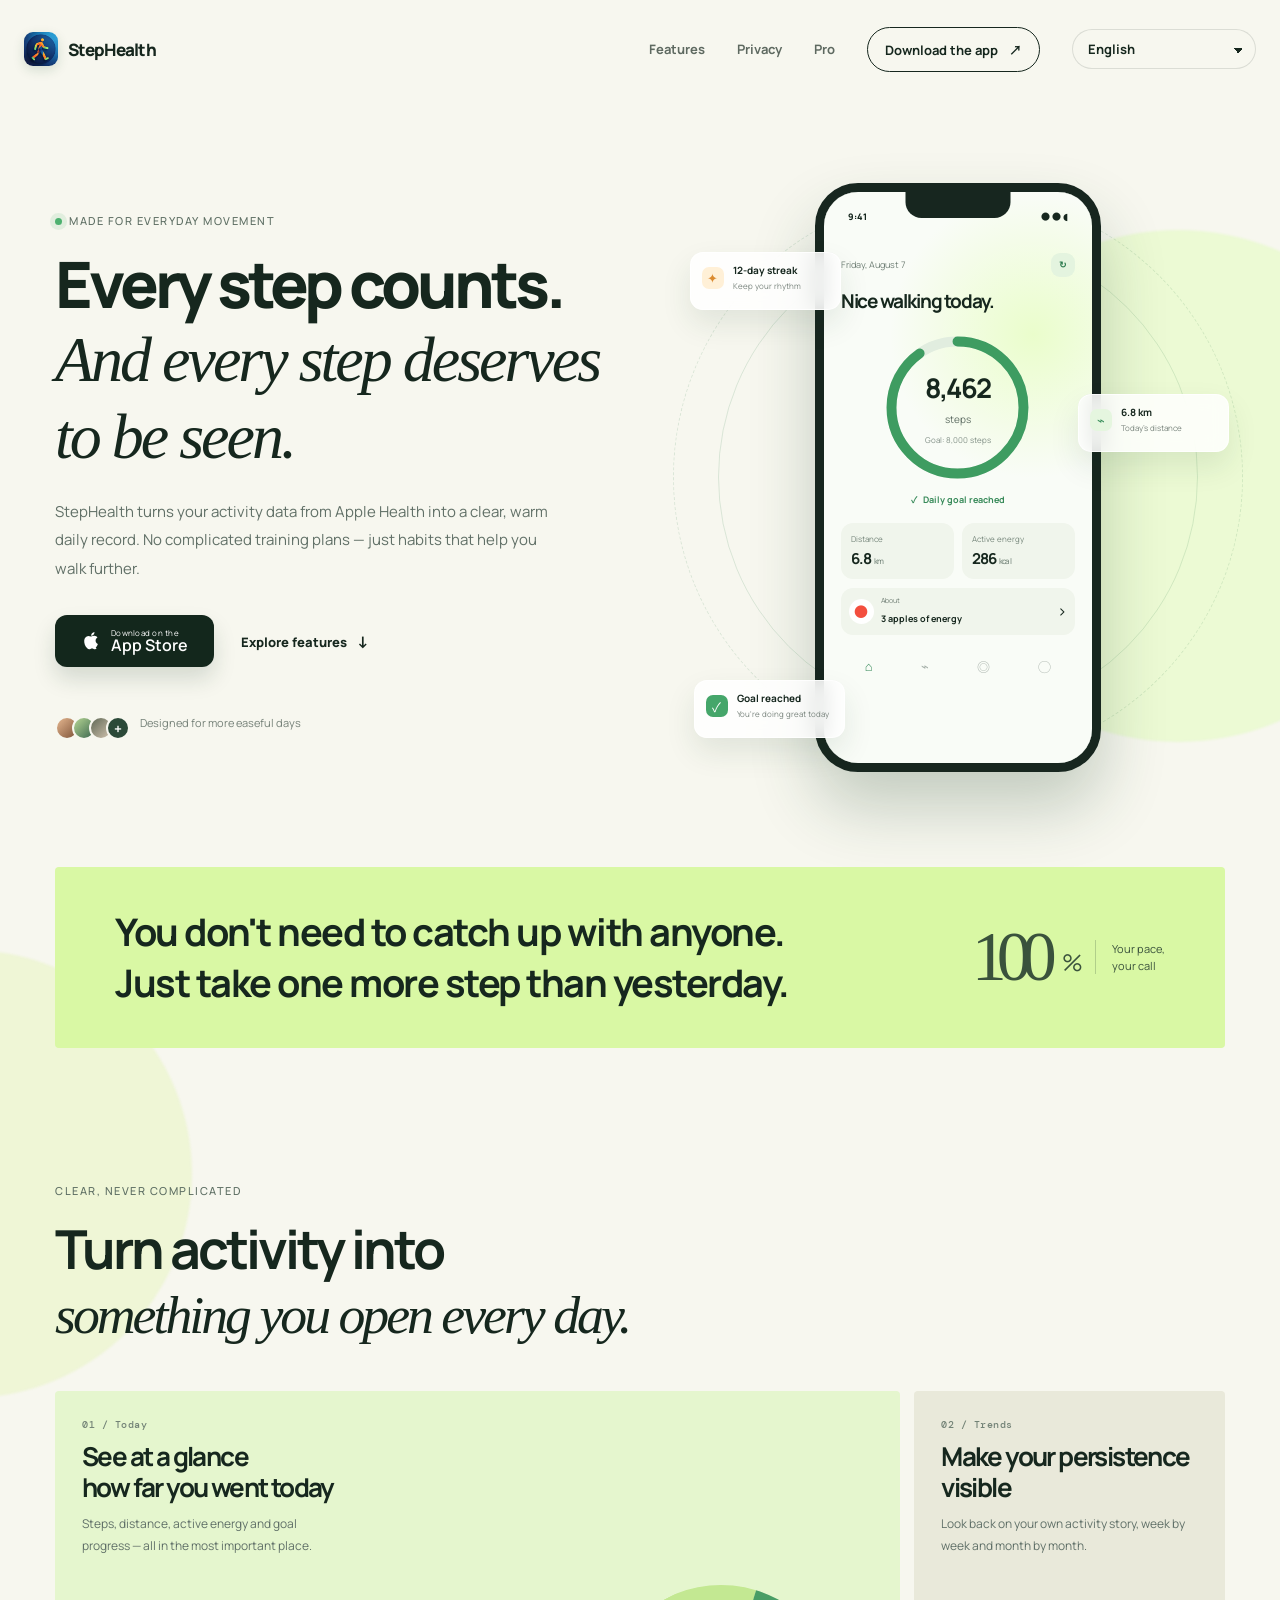
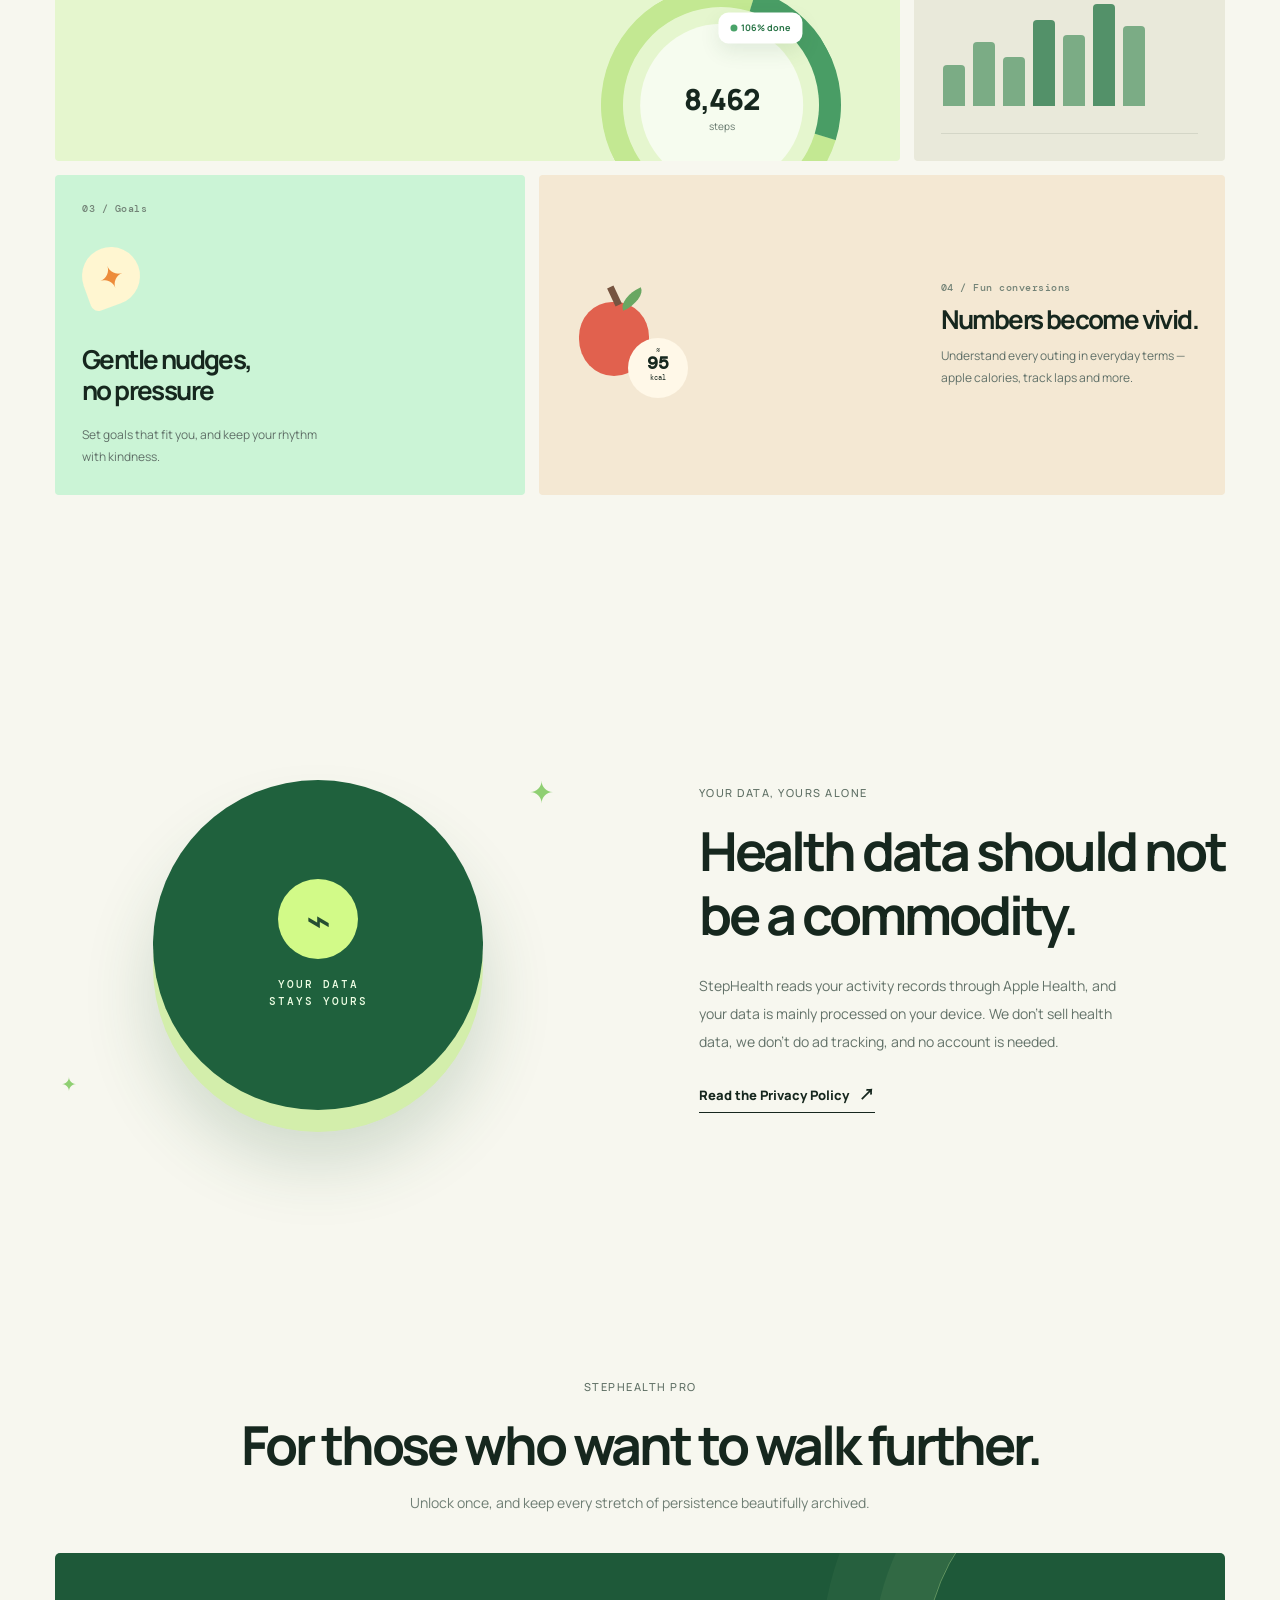
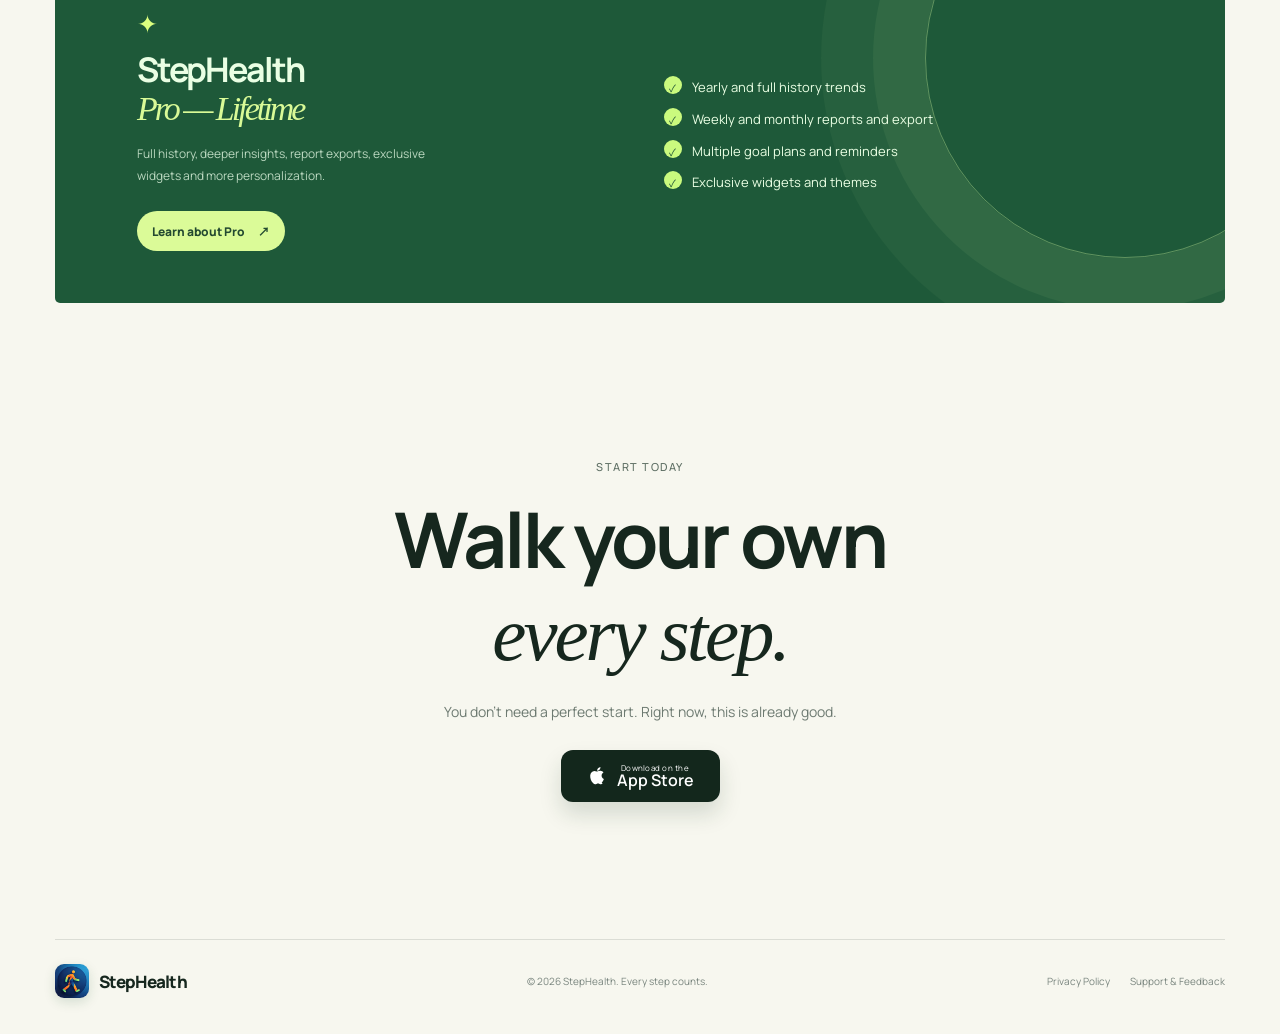
==== commit 36409ef8: "给网站增加：西班牙语，葡萄牙语（巴西 pt-BR）、葡萄牙语（葡萄牙 pt-PT）、法语（fr）、阿拉伯语（ar）的支持，完成后网站共支持 9 种语言（en / zh-Hans / zh-Hant /" ====
--- a/index.html
+++ b/index.html
@@ -1,11 +1,11 @@
 <!doctype html>
-<html lang="zh-CN">
+<html lang="en">
   <head>
     <meta charset="UTF-8" />
     <meta name="viewport" content="width=device-width, initial-scale=1" />
-    <meta name="description" content="StepHealth 是一款简洁、重视隐私的每日计步 App。连接 Apple 健康，看懂每一天的活动节奏。" data-i18n-description="pageDesc" />
+    <meta name="description" content="StepHealth is a simple, privacy-first daily step counter. Connect Apple Health and see the rhythm of your every day." data-i18n-description="pageDesc" />
     <meta name="theme-color" content="#f8fbf8" />
-    <title data-i18n-title="pageTitle">StepHealth - 看懂每天的每一步</title>
+    <title data-i18n-title="pageTitle">StepHealth - See Every Step You Take</title>
     <link rel="preconnect" href="https://fonts.googleapis.com" />
     <link rel="preconnect" href="https://fonts.gstatic.com" crossorigin />
     <link data-fonts href="https://fonts.googleapis.com/css2?family=DM+Mono:wght@400;500&family=Manrope:wght@400;500;600;700;800&family=Noto+Sans+SC:wght@400;500;600;700;800&display=swap" rel="stylesheet" />
@@ -17,23 +17,28 @@
     <div class="page-glow glow-two"></div>
 
     <header class="site-header" id="top">
-      <a class="brand" href="#top" aria-label="StepHealth 首页" data-i18n-attr-aria-label="brandAria">
+      <a class="brand" href="#top" aria-label="StepHealth home" data-i18n-attr-aria-label="brandAria">
         <img src="assets/app-icon.jpeg" alt="" />
         <span>StepHealth</span>
       </a>
-      <button class="menu-button" type="button" aria-label="打开导航" aria-expanded="false" data-i18n-attr-aria-label="menuAria">
+      <button class="menu-button" type="button" aria-label="Open menu" aria-expanded="false" data-i18n-attr-aria-label="menuAria">
         <span></span><span></span>
       </button>
-      <nav class="main-nav" aria-label="主导航" data-i18n-attr-aria-label="navAria">
-        <a href="#features" data-i18n="navFeatures">功能</a>
-        <a href="#privacy" data-i18n="navPrivacy">隐私</a>
+      <nav class="main-nav" aria-label="Main navigation" data-i18n-attr-aria-label="navAria">
+        <a href="#features" data-i18n="navFeatures">Features</a>
+        <a href="#privacy" data-i18n="navPrivacy">Privacy</a>
         <a href="#pro">Pro</a>
-        <a class="nav-download" href="#download" data-i18n-html="navDownload">下载 App <span>↗</span></a>
-        <select class="lang-select" aria-label="选择语言" data-i18n-attr-aria-label="langAria">
-          <option value="zh-CN">简体中文</option>
-          <option value="zh-TW">繁體中文</option>
+        <a class="nav-download" href="#download" data-i18n-html="navDownload">Download the app <span>↗</span></a>
+        <select class="lang-select" aria-label="Select language" data-i18n-attr-aria-label="langAria">
+          <option value="en">English</option>
+          <option value="es">Español</option>
+          <option value="fr">Français</option>
+          <option value="pt-BR">Português (Brasil)</option>
+          <option value="pt-PT">Português (Portugal)</option>
+          <option value="ar">العربية</option>
           <option value="ja">日本語</option>
-          <option value="en">English</option>
+          <option value="zh-Hans">简体中文</option>
+          <option value="zh-Hant">繁體中文</option>
         </select>
       </nav>
     </header>
@@ -41,93 +46,93 @@
     <main>
       <section class="hero">
         <div class="hero-copy reveal">
-          <p class="eyebrow"><span class="pulse-dot"></span><span data-i18n="heroEyebrow">为日常活动而生</span></p>
-          <h1 data-i18n-html="heroTitle">每一步，都算数。<br /><em>也都值得被看见。</em></h1>
-          <p class="hero-description" data-i18n="heroDesc">StepHealth 把 Apple 健康里的活动数据，变成清晰、有温度的每日记录。没有复杂的训练计划，只有陪你走得更远的好习惯。</p>
+          <p class="eyebrow"><span class="pulse-dot"></span><span data-i18n="heroEyebrow">Made for everyday movement</span></p>
+          <h1 data-i18n-html="heroTitle">Every step counts.<br /><em>And every step deserves to be seen.</em></h1>
+          <p class="hero-description" data-i18n="heroDesc">StepHealth turns your activity data from Apple Health into a clear, warm daily record. No complicated training plans — just habits that help you walk further.</p>
           <div class="hero-actions" id="download">
-            <a class="store-button" href="https://apps.apple.com/app/stephealth-step-counter/id6798724026" aria-label="在 App Store 下载 StepHealth" data-i18n-attr-aria-label="storeAria">
+            <a class="store-button" href="https://apps.apple.com/app/stephealth-step-counter/id6798724026" aria-label="Download StepHealth on the App Store" data-i18n-attr-aria-label="storeAria">
               <svg viewBox="0 0 24 24" aria-hidden="true"><path d="M17.05 20.28c-1.04 1.01-2.17.85-3.27.37-1.16-.49-2.22-.51-3.45 0-1.54.66-2.35.47-3.27-.37C1.83 14.89 2.6 6.7 8.06 6.42c1.33.07 2.26.73 3.04.78 1.16-.24 2.27-.92 3.51-.83 1.49.12 2.61.71 3.35 1.77-3.08 1.84-2.35 5.89.48 7.03-.56 1.48-1.28 2.95-2.4 4.12ZM11.01 6.37C10.85 4.17 12.65 2.36 14.7 2.18c.29 2.54-2.3 4.44-3.69 4.19Z"/></svg>
               <span data-i18n-html="storeBadge"><small>Download on the</small>App Store</span>
             </a>
-            <a class="text-link" href="#features" data-i18n-html="exploreLink">探索功能 <span>↓</span></a>
+            <a class="text-link" href="#features" data-i18n-html="exploreLink">Explore features <span>↓</span></a>
           </div>
           <div class="hero-proof">
             <div class="avatars" aria-hidden="true"><i></i><i></i><i></i><b>+</b></div>
-            <p data-i18n="heroProof">为更自在的每一天而设计</p>
+            <p data-i18n="heroProof">Designed for more easeful days</p>
           </div>
         </div>
 
-        <div class="phone-stage reveal delay-1" aria-label="StepHealth 今日活动页面示意" data-i18n-attr-aria-label="phoneAria">
+        <div class="phone-stage reveal delay-1" aria-label="StepHealth Today screen preview" data-i18n-attr-aria-label="phoneAria">
           <div class="orbit orbit-a"></div><div class="orbit orbit-b"></div>
-          <div class="float-tag tag-top"><span class="tag-icon fire">✦</span><b data-i18n="tagStreak">连续 12 天</b><small data-i18n="tagStreakSub">保持你的节奏</small></div>
-          <div class="float-tag tag-side"><span class="tag-icon">⌁</span><b>6.8 km</b><small data-i18n="tagKmSub">今日距离</small></div>
+          <div class="float-tag tag-top"><span class="tag-icon fire">✦</span><b data-i18n="tagStreak">12-day streak</b><small data-i18n="tagStreakSub">Keep your rhythm</small></div>
+          <div class="float-tag tag-side"><span class="tag-icon">⌁</span><b>6.8 km</b><small data-i18n="tagKmSub">Today's distance</small></div>
           <div class="phone">
             <div class="phone-notch"></div>
             <div class="app-screen">
               <div class="screen-status"><span>9:41</span><span>● ● ◖</span></div>
-              <div class="screen-head"><span data-i18n="phoneDate">星期五，8 月 7 日</span><button type="button" aria-label="刷新" data-i18n-attr-aria-label="phoneRefresh">↻</button></div>
-              <h2 data-i18n="phoneHeadline">今天，走得不错。</h2>
+              <div class="screen-head"><span data-i18n="phoneDate">Friday, August 7</span><button type="button" aria-label="Refresh" data-i18n-attr-aria-label="phoneRefresh">↻</button></div>
+              <h2 data-i18n="phoneHeadline">Nice walking today.</h2>
               <div class="step-ring">
                 <svg viewBox="0 0 200 200" aria-hidden="true"><circle cx="100" cy="100" r="80"/><circle class="progress" cx="100" cy="100" r="80"/></svg>
-                <div><strong>8,462</strong><span data-i18n="phoneSteps">步</span><small data-i18n="phoneGoal">目标 8,000 步</small></div>
+                <div><strong>8,462</strong><span data-i18n="phoneSteps">steps</span><small data-i18n="phoneGoal">Goal: 8,000 steps</small></div>
               </div>
-              <p class="complete-message" data-i18n-html="phoneComplete"><span>✓</span> 今日目标已达成</p>
-              <div class="mini-metrics"><div><span data-i18n="phoneDist">距离</span><b>6.8 <small>km</small></b></div><div><span data-i18n="phoneCal">活动热量</span><b>286 <small>kcal</small></b></div></div>
-              <div class="insight-card"><div class="apple">●</div><div><span data-i18n="phoneEqLabel">约相当于</span><b data-i18n="phoneEqValue">3 个苹果的热量</b></div><em>›</em></div>
+              <p class="complete-message" data-i18n-html="phoneComplete"><span>✓</span> Daily goal reached</p>
+              <div class="mini-metrics"><div><span data-i18n="phoneDist">Distance</span><b>6.8 <small>km</small></b></div><div><span data-i18n="phoneCal">Active energy</span><b>286 <small>kcal</small></b></div></div>
+              <div class="insight-card"><div class="apple">●</div><div><span data-i18n="phoneEqLabel">About</span><b data-i18n="phoneEqValue">3 apples of energy</b></div><em>›</em></div>
               <div class="screen-tabs"><span class="active">⌂</span><span>⌁</span><span>◎</span><span>◯</span></div>
             </div>
           </div>
-          <div class="float-tag tag-bottom"><span class="tag-icon check">✓</span><b data-i18n="tagGoal">目标完成</b><small data-i18n="tagGoalSub">今天的你很棒</small></div>
+          <div class="float-tag tag-bottom"><span class="tag-icon check">✓</span><b data-i18n="tagGoal">Goal reached</b><small data-i18n="tagGoalSub">You're doing great today</small></div>
         </div>
       </section>
 
       <section class="intro-band reveal">
-        <p data-i18n-html="introQuote">不必追赶别人，<br />只要比昨天的自己，多走一步。</p>
-        <div class="intro-mark"><span>1</span><span>0</span><span>0</span><i>%</i><small data-i18n-html="introMark">你的步伐<br />由你定义</small></div>
+        <p data-i18n-html="introQuote">You don't need to catch up with anyone.<br />Just take one more step than yesterday.</p>
+        <div class="intro-mark"><span>1</span><span>0</span><span>0</span><i>%</i><small data-i18n-html="introMark">Your pace,<br />your call</small></div>
       </section>
 
       <section class="features section" id="features">
-        <div class="section-heading reveal"><p class="eyebrow" data-i18n="featEyebrow">清晰，而不复杂</p><h2 data-i18n-html="featTitle">把活动，变成<br /><em>你愿意每天打开的事。</em></h2></div>
+        <div class="section-heading reveal"><p class="eyebrow" data-i18n="featEyebrow">Clear, never complicated</p><h2 data-i18n-html="featTitle">Turn activity into<br /><em>something you open every day.</em></h2></div>
         <div class="feature-grid">
           <article class="feature-card feature-large reveal">
-            <div><p class="feature-index" data-i18n="featIndex1">01 / 今日</p><h3 data-i18n-html="featTitle1">一眼看懂<br />今天走了多远</h3><p data-i18n="featDesc1">步数、距离、活动热量和目标进度，都在最重要的位置。</p></div>
-            <div class="ring-illustration"><div class="small-ring"><span>8,462</span><small data-i18n="phoneSteps">步</small></div><div class="ring-caption"><i></i><span data-i18n="featRingNote">已完成 106%</span></div></div>
+            <div><p class="feature-index" data-i18n="featIndex1">01 / Today</p><h3 data-i18n-html="featTitle1">See at a glance<br />how far you went today</h3><p data-i18n="featDesc1">Steps, distance, active energy and goal progress — all in the most important place.</p></div>
+            <div class="ring-illustration"><div class="small-ring"><span>8,462</span><small data-i18n="phoneSteps">steps</small></div><div class="ring-caption"><i></i><span data-i18n="featRingNote">106% done</span></div></div>
           </article>
           <article class="feature-card feature-medium reveal delay-1">
-            <div><p class="feature-index" data-i18n="featIndex2">02 / 趋势</p><h3 data-i18n-html="featTitle2">让坚持<br />看得见</h3><p data-i18n="featDesc2">按周、按月回顾属于你的活动轨迹。</p></div>
-            <div class="chart-illustration"><span style="height:40%"></span><span style="height:62%"></span><span style="height:48%"></span><span style="height:84%"></span><span style="height:69%"></span><span style="height:100%"></span><span style="height:78%"></span><i data-i18n-html="featChartNote">本周平均 <b>7,840</b> 步</i></div>
+            <div><p class="feature-index" data-i18n="featIndex2">02 / Trends</p><h3 data-i18n-html="featTitle2">Make your persistence<br />visible</h3><p data-i18n="featDesc2">Look back on your own activity story, week by week and month by month.</p></div>
+            <div class="chart-illustration"><span style="height:40%"></span><span style="height:62%"></span><span style="height:48%"></span><span style="height:84%"></span><span style="height:69%"></span><span style="height:100%"></span><span style="height:78%"></span><i data-i18n-html="featChartNote">Weekly average <b>7,840</b> steps</i></div>
           </article>
           <article class="feature-card feature-small reveal delay-2">
-            <p class="feature-index" data-i18n="featIndex3">03 / 目标</p><div class="flame-icon">✦</div><h3 data-i18n-html="featTitle3">不紧绷的<br />小小鼓励</h3><p data-i18n="featDesc3">设定适合自己的目标，温柔地保持节奏。</p>
+            <p class="feature-index" data-i18n="featIndex3">03 / Goals</p><div class="flame-icon">✦</div><h3 data-i18n-html="featTitle3">Gentle nudges,<br />no pressure</h3><p data-i18n="featDesc3">Set goals that fit you, and keep your rhythm with kindness.</p>
           </article>
           <article class="feature-card feature-wide reveal">
-            <div class="equivalent-art"><div class="apple-shape"></div><div class="circle-note" data-i18n-html="featEqNote">约<br /><b>95</b><br />kcal</div></div>
-            <div><p class="feature-index" data-i18n="featIndex4">04 / 趣味换算</p><h3 data-i18n="featTitle4">数字，也可以很有画面感。</h3><p data-i18n="featDesc4">用苹果热量、操场圈数等生活化语言，理解每一次出发。</p></div>
+            <div class="equivalent-art"><div class="apple-shape"></div><div class="circle-note" data-i18n-html="featEqNote">≈<br /><b>95</b><br />kcal</div></div>
+            <div><p class="feature-index" data-i18n="featIndex4">04 / Fun conversions</p><h3 data-i18n="featTitle4">Numbers become vivid.</h3><p data-i18n="featDesc4">Understand every outing in everyday terms — apple calories, track laps and more.</p></div>
           </article>
         </div>
       </section>
 
       <section class="privacy section" id="privacy">
         <div class="privacy-visual reveal"><div class="privacy-circle"><div class="lock">⌁</div><span>YOUR DATA<br />STAYS YOURS</span></div><i class="privacy-star star-one">✦</i><i class="privacy-star star-two">✦</i></div>
-        <div class="privacy-copy reveal delay-1"><p class="eyebrow" data-i18n="privacyEyebrow">你的数据，属于你</p><h2 data-i18n="privacyTitle">健康数据，不该成为商品。</h2><p data-i18n="privacyDesc">StepHealth 通过 Apple 健康读取活动记录，数据主要在你的设备上处理。我们不售卖健康数据，不做广告追踪，也不需要注册账号。</p><a class="arrow-link" href="privacy.html" data-i18n-html="privacyLink">阅读隐私政策 <span>↗</span></a></div>
+        <div class="privacy-copy reveal delay-1"><p class="eyebrow" data-i18n="privacyEyebrow">Your data, yours alone</p><h2 data-i18n="privacyTitle">Health data should not be a commodity.</h2><p data-i18n="privacyDesc">StepHealth reads your activity records through Apple Health, and your data is mainly processed on your device. We don't sell health data, we don't do ad tracking, and no account is needed.</p><a class="arrow-link" href="privacy.html" data-i18n-html="privacyLink">Read the Privacy Policy <span>↗</span></a></div>
       </section>
 
       <section class="pro-section section" id="pro">
-        <div class="pro-heading reveal"><p class="eyebrow" data-i18n="proEyebrow">StepHealth Pro</p><h2 data-i18n="proTitle">给想走得更远的你。</h2><p data-i18n="proSub">一次解锁，把你的每一段坚持好好收藏。</p></div>
+        <div class="pro-heading reveal"><p class="eyebrow" data-i18n="proEyebrow">StepHealth Pro</p><h2 data-i18n="proTitle">For those who want to walk further.</h2><p data-i18n="proSub">Unlock once, and keep every stretch of persistence beautifully archived.</p></div>
         <div class="pro-card reveal delay-1">
-          <div class="pro-card-copy"><span class="crown">✦</span><h3 data-i18n-html="proCardTitle">StepHealth<br /><em>Pro 终身版</em></h3><p data-i18n="proCardDesc">完整历史、深度洞察、报告导出、专属小组件和更多个性化设置。</p><a class="light-button" href="#download" data-i18n-html="proLearn">了解 Pro <span>↗</span></a></div>
-          <ul><li><i>✓</i><span data-i18n="proLi1">年度与完整历史趋势</span></li><li><i>✓</i><span data-i18n="proLi2">周报、月报与数据导出</span></li><li><i>✓</i><span data-i18n="proLi3">多个目标计划与提醒</span></li><li><i>✓</i><span data-i18n="proLi4">专属小组件与主题</span></li></ul>
+          <div class="pro-card-copy"><span class="crown">✦</span><h3 data-i18n-html="proCardTitle">StepHealth<br /><em>Pro — Lifetime</em></h3><p data-i18n="proCardDesc">Full history, deeper insights, report exports, exclusive widgets and more personalization.</p><a class="light-button" href="#download" data-i18n-html="proLearn">Learn about Pro <span>↗</span></a></div>
+          <ul><li><i>✓</i><span data-i18n="proLi1">Yearly and full history trends</span></li><li><i>✓</i><span data-i18n="proLi2">Weekly and monthly reports and export</span></li><li><i>✓</i><span data-i18n="proLi3">Multiple goal plans and reminders</span></li><li><i>✓</i><span data-i18n="proLi4">Exclusive widgets and themes</span></li></ul>
           <div class="pro-orb"></div>
         </div>
       </section>
 
       <section class="closing section reveal">
-        <p class="eyebrow" data-i18n="closingEyebrow">从今天开始</p><h2 data-i18n-html="closingTitle">走出自己的<br /><em>每一步。</em></h2><p data-i18n="closingDesc">不需要完美的开始。现在，就已经很好。</p>
-        <a class="store-button dark-store" href="https://apps.apple.com/app/stephealth-step-counter/id6798724026" aria-label="在 App Store 下载 StepHealth" data-i18n-attr-aria-label="storeAria"><svg viewBox="0 0 24 24" aria-hidden="true"><path d="M17.05 20.28c-1.04 1.01-2.17.85-3.27.37-1.16-.49-2.22-.51-3.45 0-1.54.66-2.35.47-3.27-.37C1.83 14.89 2.6 6.7 8.06 6.42c1.33.07 2.26.73 3.04.78 1.16-.24 2.27-.92 3.51-.83 1.49.12 2.61.71 3.35 1.77-3.08 1.84-2.35 5.89.48 7.03-.56 1.48-1.28 2.95-2.4 4.12ZM11.01 6.37C10.85 4.17 12.65 2.36 14.7 2.18c.29 2.54-2.3 4.44-3.69 4.19Z"/></svg><span data-i18n-html="storeBadge"><small>Download on the</small>App Store</span></a>
+        <p class="eyebrow" data-i18n="closingEyebrow">Start today</p><h2 data-i18n-html="closingTitle">Walk your own<br /><em>every step.</em></h2><p data-i18n="closingDesc">You don't need a perfect start. Right now, this is already good.</p>
+        <a class="store-button dark-store" href="https://apps.apple.com/app/stephealth-step-counter/id6798724026" aria-label="Download StepHealth on the App Store" data-i18n-attr-aria-label="storeAria"><svg viewBox="0 0 24 24" aria-hidden="true"><path d="M17.05 20.28c-1.04 1.01-2.17.85-3.27.37-1.16-.49-2.22-.51-3.45 0-1.54.66-2.35.47-3.27-.37C1.83 14.89 2.6 6.7 8.06 6.42c1.33.07 2.26.73 3.04.78 1.16-.24 2.27-.92 3.51-.83 1.49.12 2.61.71 3.35 1.77-3.08 1.84-2.35 5.89.48 7.03-.56 1.48-1.28 2.95-2.4 4.12ZM11.01 6.37C10.85 4.17 12.65 2.36 14.7 2.18c.29 2.54-2.3 4.44-3.69 4.19Z"/></svg><span data-i18n-html="storeBadge"><small>Download on the</small>App Store</span></a>
       </section>
     </main>
 
-    <footer class="site-footer"><a class="brand" href="#top" aria-label="StepHealth 首页" data-i18n-attr-aria-label="brandAria"><img src="assets/app-icon.jpeg" alt="" /><span>StepHealth</span></a><p>© 2026 StepHealth. <span data-i18n="footerSlogan">每一步，都算数。</span></p><div><a href="privacy.html" data-i18n="footerPrivacy">隐私政策</a><a href="support.html" data-i18n="footerSupport">支持与反馈</a></div></footer>
+    <footer class="site-footer"><a class="brand" href="#top" aria-label="StepHealth home" data-i18n-attr-aria-label="brandAria"><img src="assets/app-icon.jpeg" alt="" /><span>StepHealth</span></a><p>© 2026 StepHealth. <span data-i18n="footerSlogan">Every step counts.</span></p><div><a href="privacy.html" data-i18n="footerPrivacy">Privacy Policy</a><a href="support.html" data-i18n="footerSupport">Support & Feedback</a></div></footer>
     <script src="i18n.js"></script>
     <script src="script.js"></script>
   </body>
--- a/styles.css
+++ b/styles.css
@@ -11,10 +11,42 @@
 .reveal { opacity:0; transform:translateY(25px); transition:opacity .8s ease,transform .8s ease; }.reveal.in-view { opacity:1; transform:translateY(0); }.delay-1 { transition-delay:.14s; }.delay-2 { transition-delay:.28s; }
 /* ---------- 多语言 ---------- */
 html.i18n-boot body { visibility:hidden; } /* 非默认语言首帧防闪烁，翻译应用后由 i18n.js 移除该 class */
-html[lang="zh-CN"] { --sans:"Manrope","Noto Sans SC",sans-serif; }
-html[lang="zh-TW"] { --sans:"Manrope","Noto Sans TC",sans-serif; }
+html[lang="zh-Hans"] { --sans:"Manrope","Noto Sans SC",sans-serif; }
+html[lang="zh-Hant"] { --sans:"Manrope","Noto Sans TC",sans-serif; }
 html[lang="ja"] { --sans:"Manrope","Noto Sans JP",sans-serif; }
+html[lang="ar"] { --sans:"Manrope","Noto Sans Arabic",sans-serif; --serif:"Noto Sans Arabic","Noto Naskh Arabic",serif; }
+/* 阿拉伯语排版修正：连写文字禁用负字距与斜体 */
+html[lang="ar"] h1,html[lang="ar"] h2,html[lang="ar"] h3,html[lang="ar"] .eyebrow,html[lang="ar"] .app-screen h2,html[lang="ar"] .intro-band > p { letter-spacing:0; }
+html[lang="ar"] h1 em,html[lang="ar"] h2 em,html[lang="ar"] h3 em { font-style:normal; letter-spacing:0; }
 .lang-select { appearance:none; -webkit-appearance:none; border:1px solid var(--line); background-color:transparent; color:inherit; font:700 13px var(--sans); padding:10px 32px 10px 15px; border-radius:99px; cursor:pointer; background-image:linear-gradient(45deg,transparent 50%,var(--ink) 50%),linear-gradient(135deg,var(--ink) 50%,transparent 50%); background-position:calc(100% - 17px) 55%,calc(100% - 12px) 55%; background-size:5px 5px; background-repeat:no-repeat; transition:border-color .2s; }
 .lang-select:hover { border-color:rgba(22,39,30,.34); }
 @media (max-width:760px) { .site-header,.hero,.intro-band,.section,.site-footer { width:min(100% - 32px,600px); }.site-header { height:78px; }.main-nav { display:none; position:absolute; top:67px; right:0; width:190px; padding:18px; align-items:flex-start; flex-direction:column; gap:16px; background:#fffef8; box-shadow:0 16px 40px rgba(20,50,30,.13); border-radius:12px; }.main-nav.open { display:flex; }.menu-button { width:38px; height:35px; display:grid; align-content:center; gap:6px; padding:0 8px; border:1px solid var(--line); background:transparent; border-radius:9px; }.menu-button span { display:block; height:1px; background:var(--ink); }.hero { min-height:0; margin:45px auto 66px; grid-template-columns:1fr; gap:29px; }.hero-copy { text-align:center; }.hero-description { margin-left:auto; margin-right:auto; }.hero-actions { justify-content:center; }.hero-proof { justify-content:center; margin-top:33px; }.phone-stage { height:555px; transform:scale(.87); transform-origin:center top; margin-bottom:-78px; }.orbit-a { width:430px; height:430px; }.orbit-b { width:510px; height:510px; }.intro-band { margin-bottom:89px; padding:30px; }.intro-mark { display:none; }.feature-grid { grid-template-columns:1fr; }.feature-large,.feature-medium,.feature-wide { grid-column:span 1; }.feature-card { min-height:290px; }.feature-medium { min-height:320px; }.feature-wide { min-height:270px; }.privacy { min-height:0; margin-top:96px; grid-template-columns:1fr; gap:15px; }.privacy-visual { height:340px; }.privacy-circle { width:260px; height:260px; }.pro-section { margin-top:100px; }.pro-card { padding:40px 31px; grid-template-columns:1fr; }.pro-card ul { margin-top:28px; }.pro-orb { right:-240px; }.closing { margin-top:99px; padding-bottom:87px; }.site-footer { flex-wrap:wrap; gap:20px; }.site-footer p { order:3; width:100%; }.site-footer .brand img { width:29px; height:29px; } }
 @media (max-width:380px) { h1 { font-size:40px; letter-spacing:-2.5px; }.hero-actions { gap:16px; }.text-link { font-size:11px; }.phone-stage { transform:scale(.78); margin-left:-22px; margin-right:-22px; }.feature-card { padding:22px; } }
+/* ---------- RTL 镜像（ar 等从右到左语言；flex/文本流向由 dir 自动翻转，这里只处理物理定位与内边距） ---------- */
+html[dir="rtl"] .glow-one { right:auto; left:-12vw; }
+html[dir="rtl"] .glow-two { right:-20vw; left:auto; }
+html[dir="rtl"] .nav-download span { padding-left:0; padding-right:8px; }
+html[dir="rtl"] .text-link span,html[dir="rtl"] .arrow-link span { padding-left:0; padding-right:7px; }
+html[dir="rtl"] .lang-select { padding:10px 15px 10px 32px; background-position:17px 55%,12px 55%; }
+html[dir="rtl"] .tag-top { left:auto; right:0; }
+html[dir="rtl"] .tag-side { right:auto; left:-4px; }
+html[dir="rtl"] .tag-bottom { left:auto; right:4px; }
+html[dir="rtl"] .float-tag { padding:10px 42px 9px 10px; }
+html[dir="rtl"] .tag-icon { left:auto; right:11px; }
+html[dir="rtl"] .complete-message span { margin-right:0; margin-left:3px; }
+html[dir="rtl"] .insight-card em { margin-left:0; margin-right:auto; transform:scaleX(-1); }
+html[dir="rtl"] .avatars i { margin-right:0; margin-left:-7px; }
+html[dir="rtl"] .intro-mark i { margin:10px 15px 0 12px; }
+html[dir="rtl"] .intro-mark small { padding-left:0; padding-right:16px; border-left:0; border-right:1px solid rgba(58,82,60,.25); }
+html[dir="rtl"] .ring-illustration { right:auto; left:7%; }
+html[dir="rtl"] .ring-caption { right:auto; left:-15px; }
+html[dir="rtl"] .ring-caption i { margin-right:0; margin-left:4px; }
+html[dir="rtl"] .chart-illustration i { right:auto; left:0; }
+html[dir="rtl"] .privacy-star.star-one { right:auto; left:28px; }
+html[dir="rtl"] .privacy-star.star-two { left:auto; right:6px; }
+html[dir="rtl"] .pro-orb { right:auto; left:-100px; }
+html[dir="rtl"] .light-button span { margin-left:0; margin-right:11px; }
+@media (max-width:760px) {
+  html[dir="rtl"] .main-nav { right:auto; left:0; }
+  html[dir="rtl"] .pro-orb { right:auto; left:-240px; }
+}
